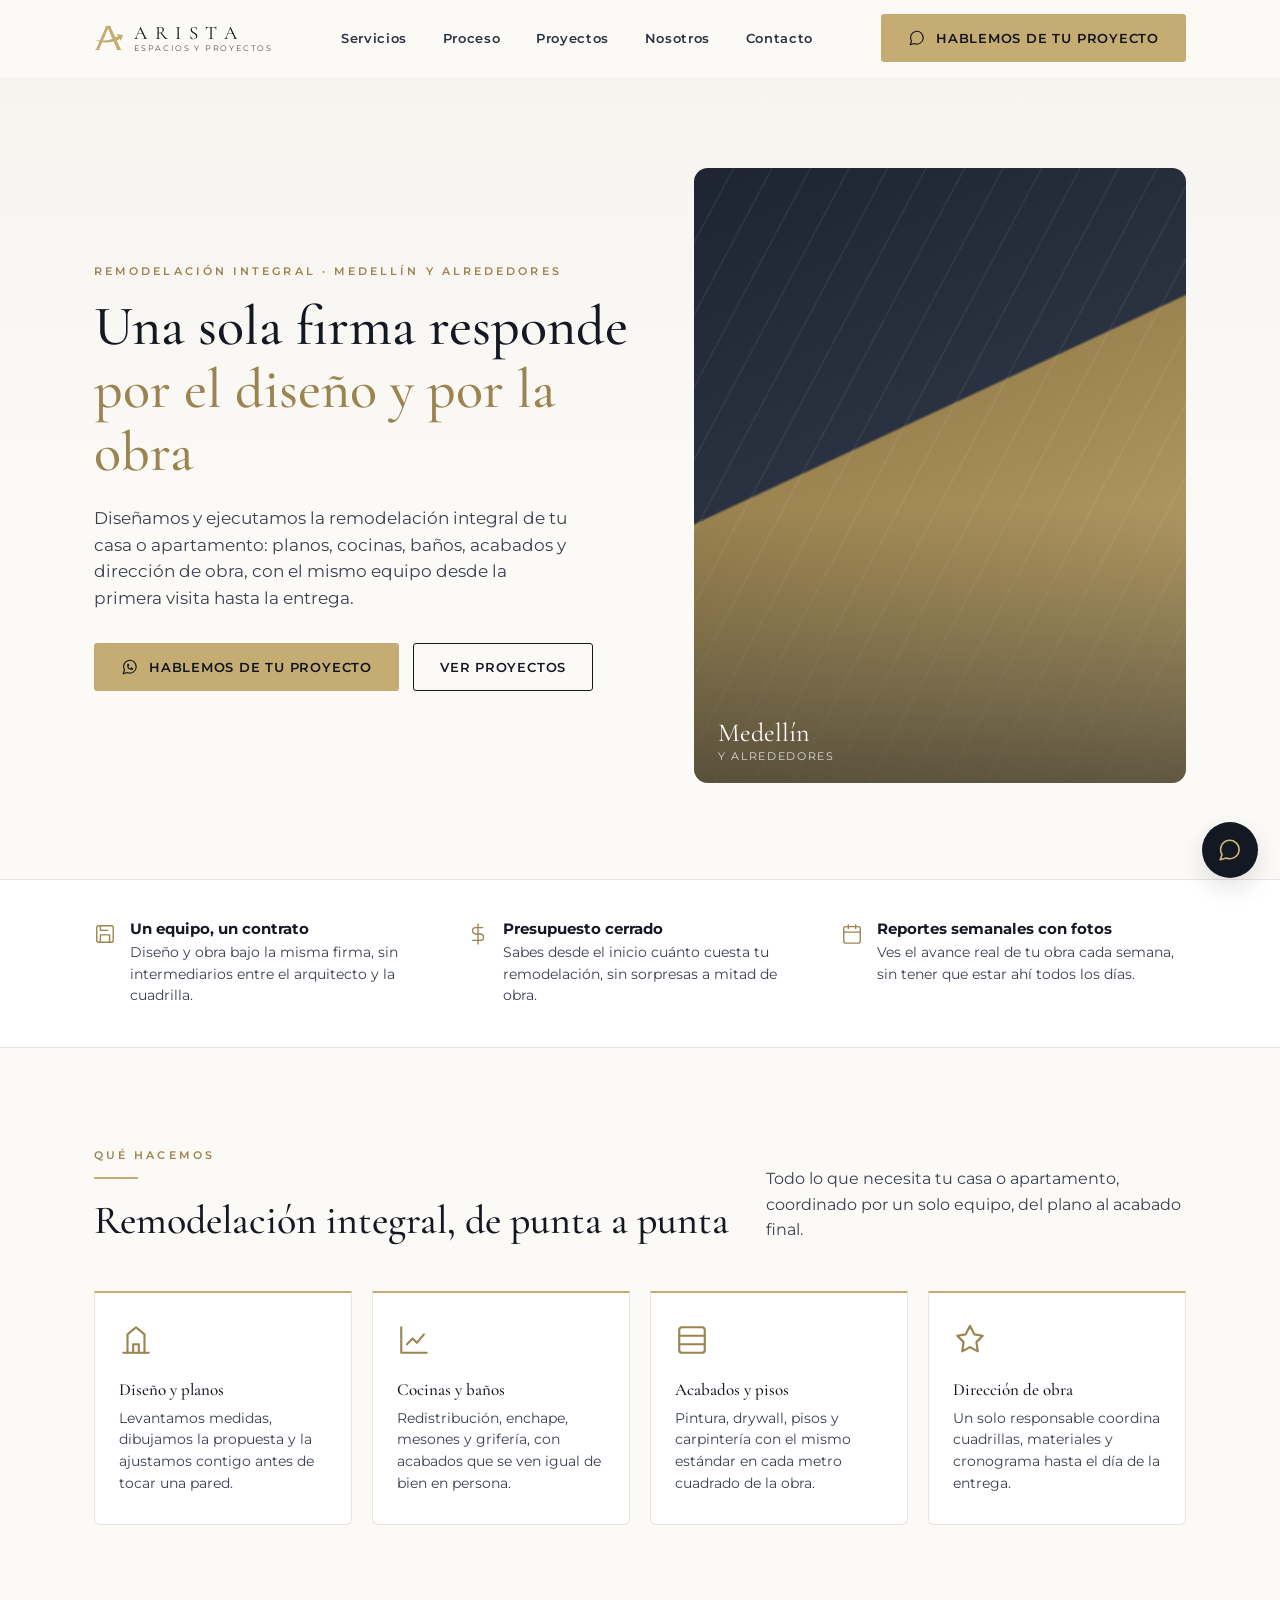
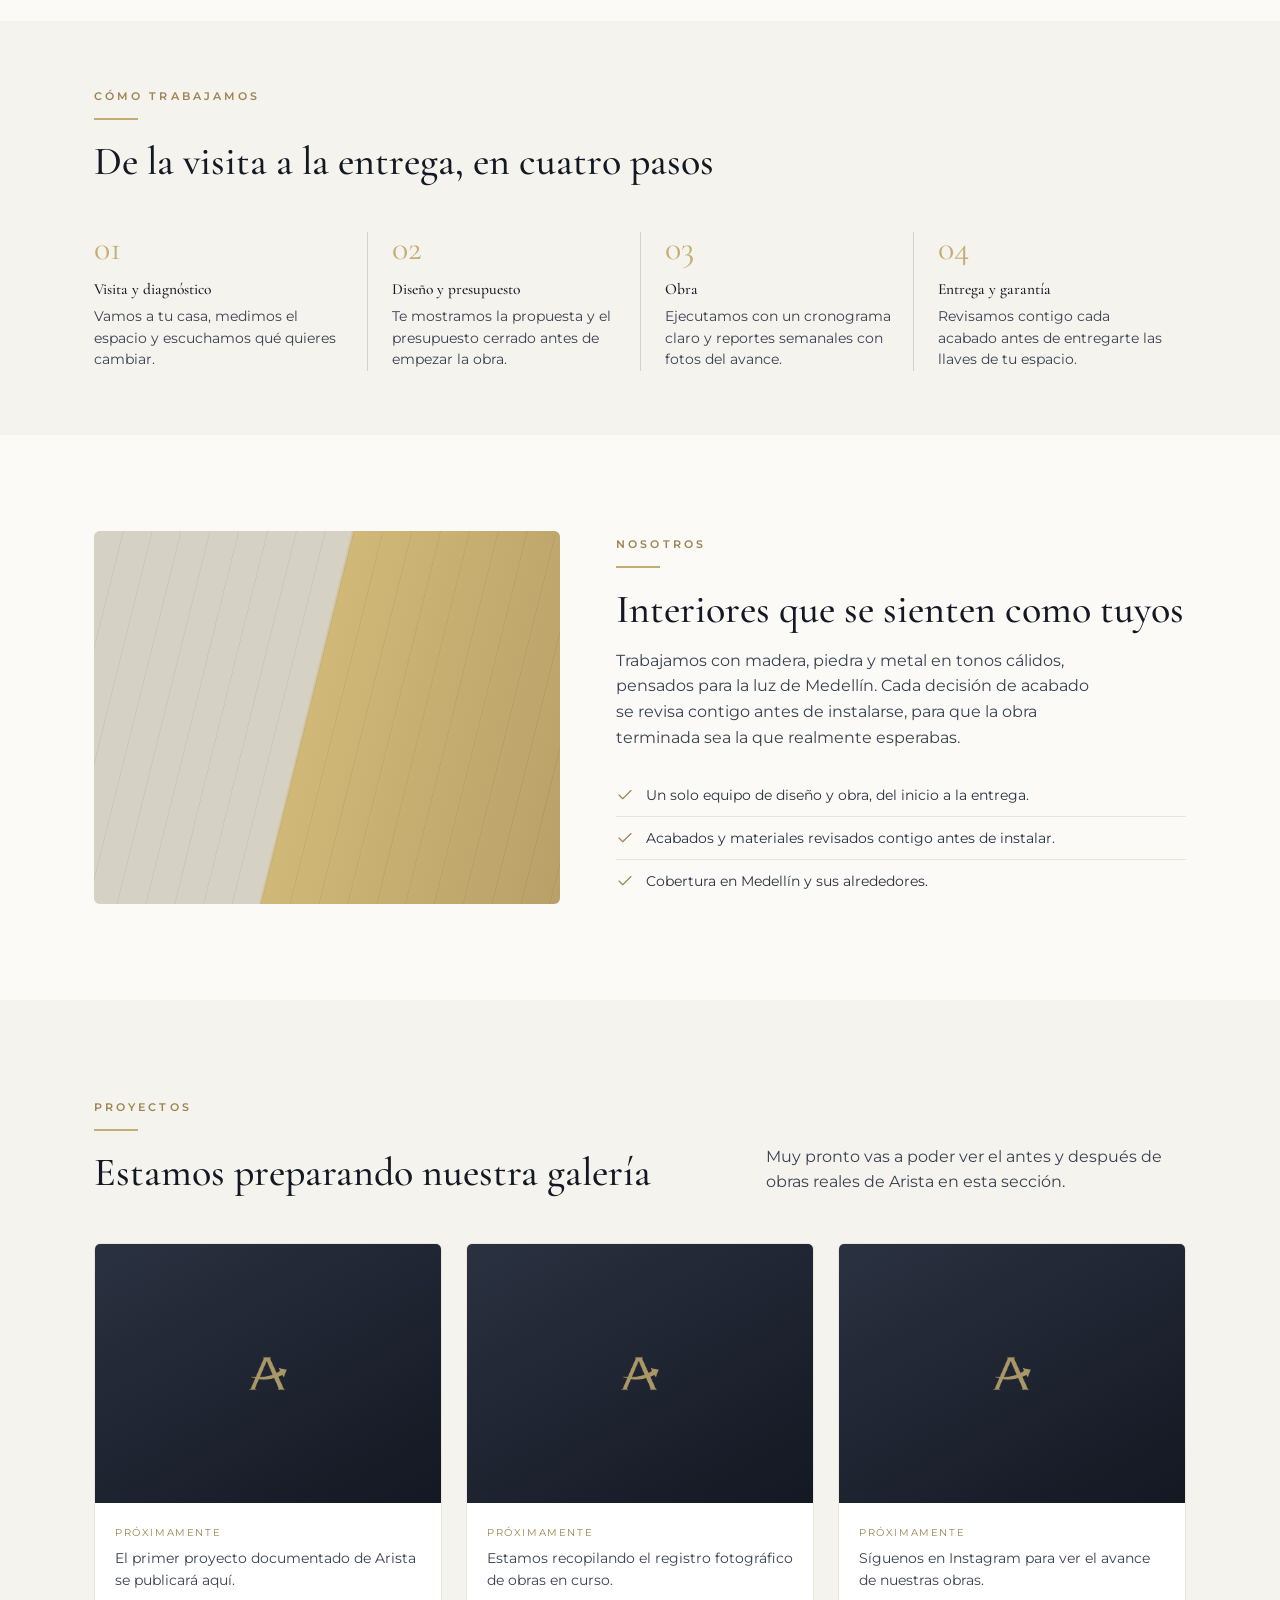
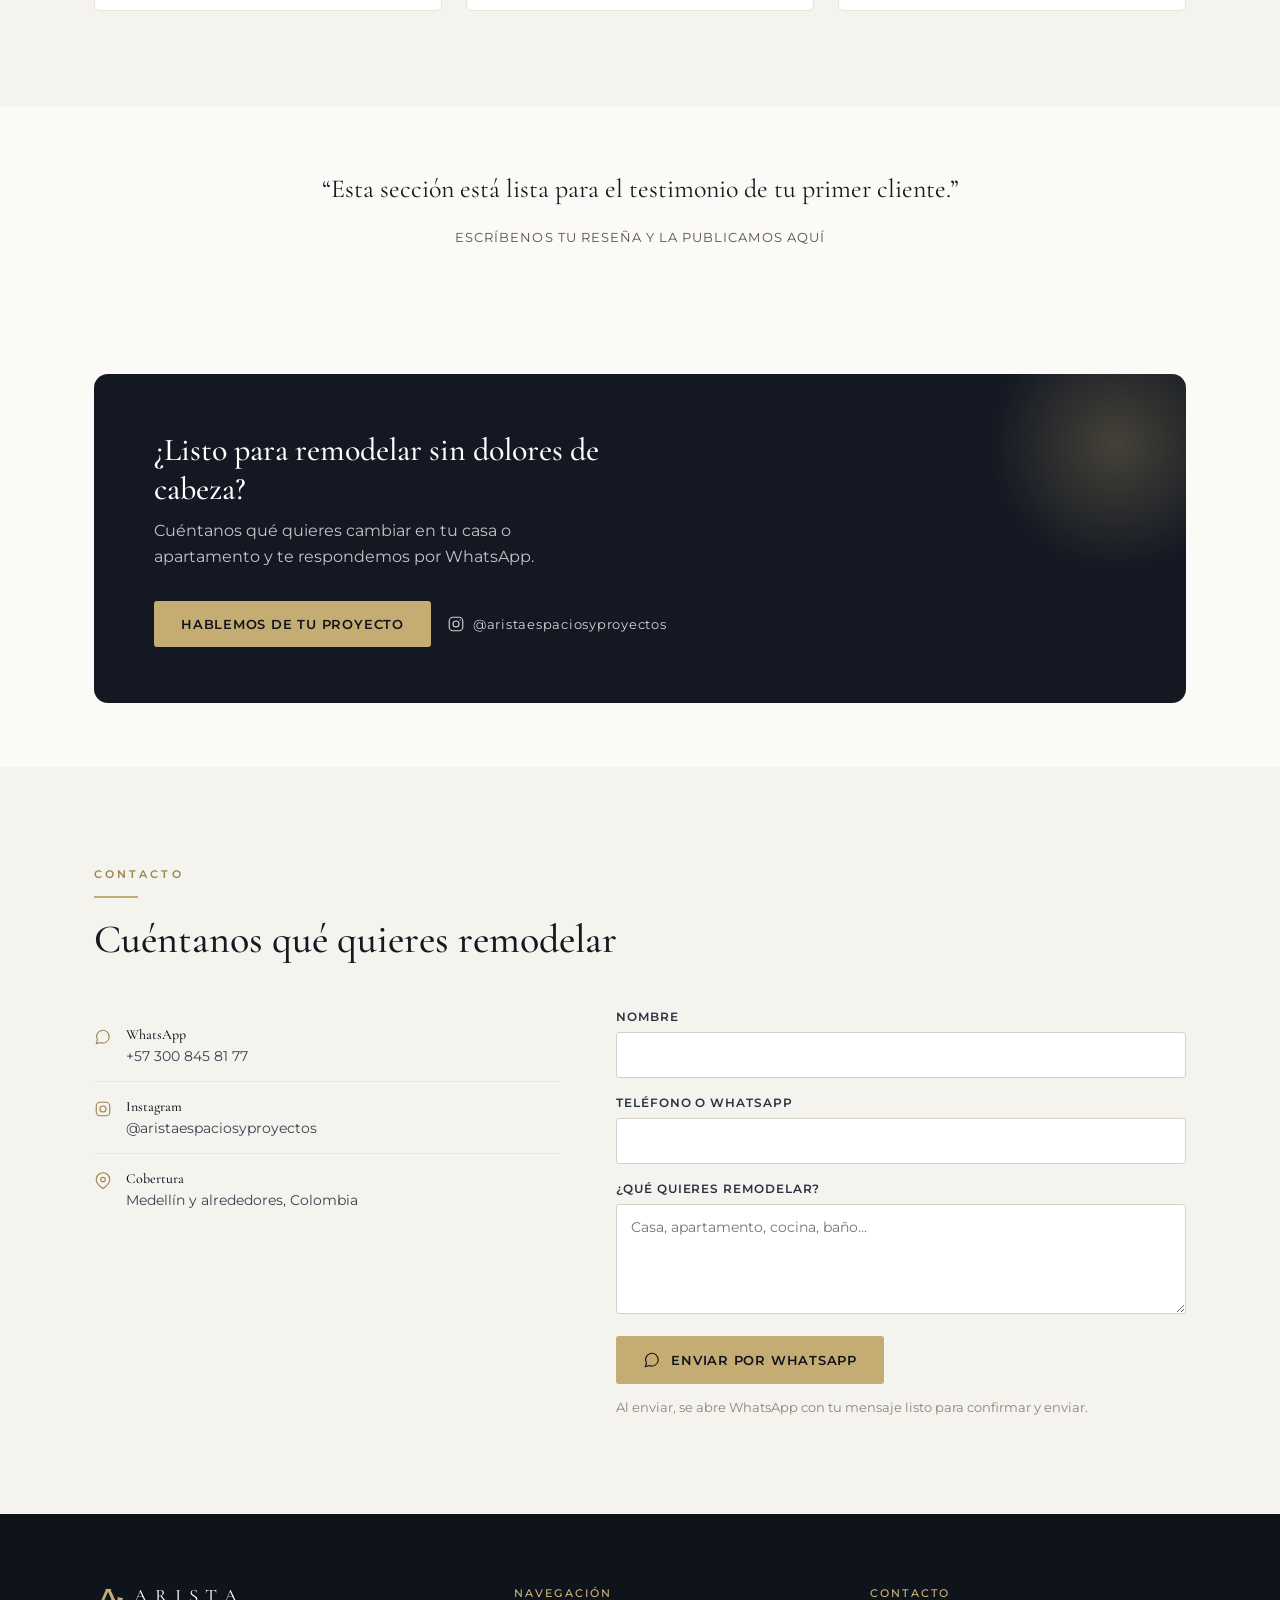
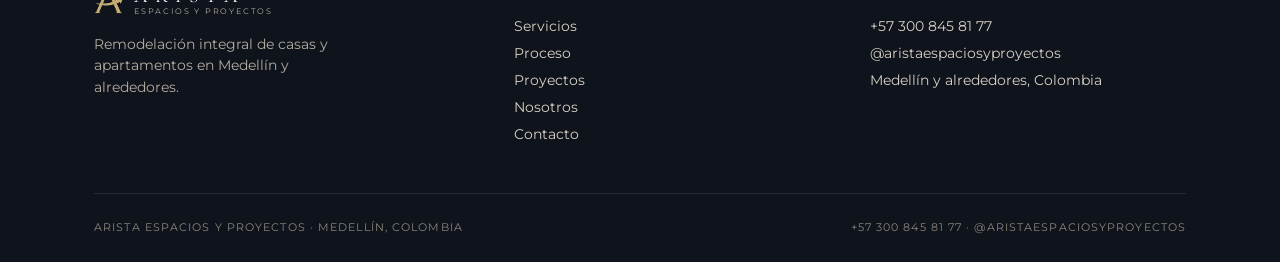
==== index.html @ a28c1eeb "Crea sitio web de Arista Espacios y Proyectos Sitio estático de una página (HTML/CSS/JS sin dependen" ====
<!DOCTYPE html>
<html lang="es">
<head>
<meta charset="UTF-8">
<meta name="viewport" content="width=device-width, initial-scale=1.0">
<title>Arista Espacios y Proyectos — Remodelación integral en Medellín</title>
<meta name="description" content="Remodelación integral de casas y apartamentos en Medellín y alrededores. Diseño, cocinas, baños, acabados y dirección de obra con un solo equipo.">

<meta property="og:title" content="Arista Espacios y Proyectos">
<meta property="og:description" content="Remodelación integral de casas y apartamentos en Medellín y alrededores.">
<meta property="og:type" content="website">
<meta property="og:image" content="assets/logo-arista.png">

<link rel="icon" type="image/png" href="assets/logo-arista.png">
<link rel="apple-touch-icon" href="assets/logo-arista.png">

<link rel="preconnect" href="https://fonts.googleapis.com">
<link rel="preconnect" href="https://fonts.gstatic.com" crossorigin>
<link href="https://fonts.googleapis.com/css2?family=Cormorant+Garamond:wght@500;600&family=Montserrat:wght@400;500;600;700&display=swap" rel="stylesheet">

<link rel="stylesheet" href="css/styles.css">
</head>
<body>

<header class="navbar" id="navbar">
  <div class="container">
    <a href="#inicio" class="logo">
      <img src="assets/logo-arista.png" alt="Monograma Arista">
      <span class="logo-text">
        <span class="wordmark">ARISTA</span>
        <span class="subline">ESPACIOS Y PROYECTOS</span>
      </span>
    </a>

    <nav class="nav-links">
      <a href="#servicios">Servicios</a>
      <a href="#proceso">Proceso</a>
      <a href="#proyectos">Proyectos</a>
      <a href="#nosotros">Nosotros</a>
      <a href="#contacto">Contacto</a>
    </nav>

    <div class="nav-cta">
      <a class="btn btn-primary" href="https://wa.me/573008458177?text=Hola%20Arista%2C%20quiero%20hablar%20sobre%20una%20remodelaci%C3%B3n" target="_blank" rel="noopener">
        <svg class="icon" viewBox="0 0 24 24" stroke-linecap="round" stroke-linejoin="round"><path d="M3 21l1.65-4.95A8.5 8.5 0 1 1 8.5 19.35L3 21z"/></svg>
        <span>Hablemos de tu proyecto</span>
      </a>
      <button class="nav-toggle" id="navToggle" aria-label="Abrir menú" aria-expanded="false">
        <svg class="icon" id="navToggleIcon" viewBox="0 0 24 24" stroke-linecap="round" stroke-linejoin="round"><line x1="4" y1="7" x2="20" y2="7"/><line x1="4" y1="12" x2="20" y2="12"/><line x1="4" y1="17" x2="20" y2="17"/></svg>
      </button>
    </div>
  </div>
</header>

<main>

  <!-- ================= HERO ================= -->
  <section class="hero" id="inicio">
    <div class="container">
      <div class="reveal">
        <span class="eyebrow">Remodelación integral · Medellín y alrededores</span>
        <h1>Una sola firma responde <span class="accent">por el diseño y por la obra</span></h1>
        <p class="lead">Diseñamos y ejecutamos la remodelación integral de tu casa o apartamento: planos, cocinas, baños, acabados y dirección de obra, con el mismo equipo desde la primera visita hasta la entrega.</p>
        <div class="hero-ctas">
          <a class="btn btn-primary" href="https://wa.me/573008458177?text=Hola%20Arista%2C%20quiero%20hablar%20sobre%20una%20remodelaci%C3%B3n" target="_blank" rel="noopener">
            <svg class="icon" viewBox="0 0 24 24" stroke-linecap="round" stroke-linejoin="round"><path d="M3 21l1.65-4.95A8.5 8.5 0 1 1 8.5 19.35L3 21z"/><path d="M9 10a.5.5 0 0 0 1 0V9a.5.5 0 0 0-1 0v1zm0 0c0 3 2 5 5 5h1a.5.5 0 0 0 0-1h-1a.5.5 0 0 1 0-1"/></svg>
            <span>Hablemos de tu proyecto</span>
          </a>
          <a class="btn btn-ghost" href="#proyectos">Ver proyectos</a>
        </div>
      </div>

      <div class="hero-media reveal">
        <div class="caption">
          <div class="k">Medellín</div>
          <div class="v">Y ALREDEDORES</div>
        </div>
      </div>
    </div>
  </section>

  <!-- ================= FRANJA DE CONFIANZA ================= -->
  <section class="trust-strip">
    <div class="container">
      <div class="trust-item">
        <svg class="icon" viewBox="0 0 24 24" stroke-linecap="round" stroke-linejoin="round"><path d="M17 21v-8H7v8"/><path d="M7 3v5h8"/><rect x="3" y="3" width="18" height="18" rx="2"/></svg>
        <div>
          <h3>Un equipo, un contrato</h3>
          <p>Diseño y obra bajo la misma firma, sin intermediarios entre el arquitecto y la cuadrilla.</p>
        </div>
      </div>
      <div class="trust-item">
        <svg class="icon" viewBox="0 0 24 24" stroke-linecap="round" stroke-linejoin="round"><path d="M12 1v22"/><path d="M17 5H9.5a3.5 3.5 0 0 0 0 7h5a3.5 3.5 0 0 1 0 7H6"/></svg>
        <div>
          <h3>Presupuesto cerrado</h3>
          <p>Sabes desde el inicio cuánto cuesta tu remodelación, sin sorpresas a mitad de obra.</p>
        </div>
      </div>
      <div class="trust-item">
        <svg class="icon" viewBox="0 0 24 24" stroke-linecap="round" stroke-linejoin="round"><rect x="3" y="4" width="18" height="18" rx="2"/><line x1="16" y1="2" x2="16" y2="6"/><line x1="8" y1="2" x2="8" y2="6"/><line x1="3" y1="10" x2="21" y2="10"/></svg>
        <div>
          <h3>Reportes semanales con fotos</h3>
          <p>Ves el avance real de tu obra cada semana, sin tener que estar ahí todos los días.</p>
        </div>
      </div>
    </div>
  </section>

  <!-- ================= SERVICIOS ================= -->
  <section class="section" id="servicios">
    <div class="container">
      <div class="section-intro reveal">
        <div>
          <span class="eyebrow">Qué hacemos</span>
          <div class="gold-rule"></div>
          <h2 class="section-heading">Remodelación integral, de punta a punta</h2>
        </div>
        <p>Todo lo que necesita tu casa o apartamento, coordinado por un solo equipo, del plano al acabado final.</p>
      </div>

      <div class="service-grid">
        <div class="service-tile reveal">
          <svg class="icon" viewBox="0 0 24 24" stroke-linecap="round" stroke-linejoin="round"><path d="M3 21h18"/><path d="M6 21V8l6-5 6 5v13"/><path d="M10 21v-6h4v6"/></svg>
          <h3>Diseño y planos</h3>
          <p>Levantamos medidas, dibujamos la propuesta y la ajustamos contigo antes de tocar una pared.</p>
        </div>
        <div class="service-tile reveal">
          <svg class="icon" viewBox="0 0 24 24" stroke-linecap="round" stroke-linejoin="round"><path d="M3 3v18h18"/><path d="M7 15l4-4 3 3 5-6"/></svg>
          <h3>Cocinas y baños</h3>
          <p>Redistribución, enchape, mesones y grifería, con acabados que se ven igual de bien en persona.</p>
        </div>
        <div class="service-tile reveal">
          <svg class="icon" viewBox="0 0 24 24" stroke-linecap="round" stroke-linejoin="round"><rect x="3" y="3" width="18" height="18" rx="2"/><line x1="3" y1="9" x2="21" y2="9"/><line x1="3" y1="15" x2="21" y2="15"/></svg>
          <h3>Acabados y pisos</h3>
          <p>Pintura, drywall, pisos y carpintería con el mismo estándar en cada metro cuadrado de la obra.</p>
        </div>
        <div class="service-tile reveal">
          <svg class="icon" viewBox="0 0 24 24" stroke-linecap="round" stroke-linejoin="round"><path d="M12 2l3 6 6 1-4.5 4.5L17.5 20 12 17l-5.5 3 1-6.5L3 9l6-1 3-6z"/></svg>
          <h3>Dirección de obra</h3>
          <p>Un solo responsable coordina cuadrillas, materiales y cronograma hasta el día de la entrega.</p>
        </div>
      </div>
    </div>
  </section>

  <!-- ================= PROCESO ================= -->
  <section class="section section--tight" id="proceso" style="background: var(--bone-100)">
    <div class="container">
      <div class="section-intro reveal">
        <div>
          <span class="eyebrow">Cómo trabajamos</span>
          <div class="gold-rule"></div>
          <h2 class="section-heading">De la visita a la entrega, en cuatro pasos</h2>
        </div>
      </div>

      <div class="process-grid">
        <div class="process-step reveal">
          <span class="num">01</span>
          <h3>Visita y diagnóstico</h3>
          <p>Vamos a tu casa, medimos el espacio y escuchamos qué quieres cambiar.</p>
        </div>
        <div class="process-step reveal">
          <span class="num">02</span>
          <h3>Diseño y presupuesto</h3>
          <p>Te mostramos la propuesta y el presupuesto cerrado antes de empezar la obra.</p>
        </div>
        <div class="process-step reveal">
          <span class="num">03</span>
          <h3>Obra</h3>
          <p>Ejecutamos con un cronograma claro y reportes semanales con fotos del avance.</p>
        </div>
        <div class="process-step reveal">
          <span class="num">04</span>
          <h3>Entrega y garantía</h3>
          <p>Revisamos contigo cada acabado antes de entregarte las llaves de tu espacio.</p>
        </div>
      </div>
    </div>
  </section>

  <!-- ================= DIAGONAL MEDIA / NOSOTROS ================= -->
  <section class="section diagonal-section" id="nosotros">
    <div class="container">
      <div class="diagonal-media reveal">
        <div class="mask"></div>
      </div>

      <div class="diagonal-text reveal">
        <span class="eyebrow">Nosotros</span>
        <div class="gold-rule"></div>
        <h2 class="section-heading">Interiores que se sienten como tuyos</h2>
        <p style="margin-top:16px;color:var(--ink-600);max-width:480px">Trabajamos con madera, piedra y metal en tonos cálidos, pensados para la luz de Medellín. Cada decisión de acabado se revisa contigo antes de instalarse, para que la obra terminada sea la que realmente esperabas.</p>

        <ul>
          <li>
            <svg class="icon" viewBox="0 0 24 24" stroke-linecap="round" stroke-linejoin="round"><path d="M20 6L9 17l-5-5"/></svg>
            <span>Un solo equipo de diseño y obra, del inicio a la entrega.</span>
          </li>
          <li>
            <svg class="icon" viewBox="0 0 24 24" stroke-linecap="round" stroke-linejoin="round"><path d="M20 6L9 17l-5-5"/></svg>
            <span>Acabados y materiales revisados contigo antes de instalar.</span>
          </li>
          <li>
            <svg class="icon" viewBox="0 0 24 24" stroke-linecap="round" stroke-linejoin="round"><path d="M20 6L9 17l-5-5"/></svg>
            <span>Cobertura en Medellín y sus alrededores.</span>
          </li>
        </ul>
      </div>
    </div>
  </section>

  <!-- ================= PROYECTOS ================= -->
  <section class="section" id="proyectos" style="background: var(--bone-100)">
    <div class="container">
      <div class="section-intro reveal">
        <div>
          <span class="eyebrow">Proyectos</span>
          <div class="gold-rule"></div>
          <h2 class="section-heading">Estamos preparando nuestra galería</h2>
        </div>
        <p>Muy pronto vas a poder ver el antes y después de obras reales de Arista en esta sección.</p>
      </div>

      <div class="project-grid">
        <div class="project-card reveal">
          <div class="media"><img src="assets/logo-arista.png" alt=""></div>
          <div class="body">
            <span>Próximamente</span>
            <p>El primer proyecto documentado de Arista se publicará aquí.</p>
          </div>
        </div>
        <div class="project-card reveal">
          <div class="media"><img src="assets/logo-arista.png" alt=""></div>
          <div class="body">
            <span>Próximamente</span>
            <p>Estamos recopilando el registro fotográfico de obras en curso.</p>
          </div>
        </div>
        <div class="project-card reveal">
          <div class="media"><img src="assets/logo-arista.png" alt=""></div>
          <div class="body">
            <span>Próximamente</span>
            <p>Síguenos en Instagram para ver el avance de nuestras obras.</p>
          </div>
        </div>
      </div>
    </div>
  </section>

  <!-- ================= TESTIMONIO ================= -->
  <section class="section section--tight">
    <div class="container">
      <div class="testimonial reveal">
        <blockquote>“Esta sección está lista para el testimonio de tu primer cliente.”</blockquote>
        <cite>ESCRÍBENOS TU RESEÑA Y LA PUBLICAMOS AQUÍ</cite>
      </div>
    </div>
  </section>

  <!-- ================= CTA BANNER ================= -->
  <section class="section section--tight">
    <div class="container">
      <div class="cta-banner reveal">
        <div>
          <h2>¿Listo para remodelar sin dolores de cabeza?</h2>
          <p>Cuéntanos qué quieres cambiar en tu casa o apartamento y te respondemos por WhatsApp.</p>
        </div>
        <div class="cta-actions">
          <a class="btn btn-primary" href="https://wa.me/573008458177?text=Hola%20Arista%2C%20quiero%20hablar%20sobre%20una%20remodelaci%C3%B3n" target="_blank" rel="noopener">
            <span>Hablemos de tu proyecto</span>
          </a>
          <a class="cta-instagram" href="https://www.instagram.com/aristaespaciosyproyectos/" target="_blank" rel="noopener">
            <svg class="icon" viewBox="0 0 24 24" stroke-linecap="round" stroke-linejoin="round"><rect x="3" y="3" width="18" height="18" rx="5"/><circle cx="12" cy="12" r="4"/><line x1="17.5" y1="6.5" x2="17.5" y2="6.5"/></svg>
            <span>@aristaespaciosyproyectos</span>
          </a>
        </div>
      </div>
    </div>
  </section>

  <!-- ================= CONTACTO ================= -->
  <section class="section" id="contacto" style="background: var(--bone-100)">
    <div class="container">
      <div class="section-intro reveal">
        <div>
          <span class="eyebrow">Contacto</span>
          <div class="gold-rule"></div>
          <h2 class="section-heading">Cuéntanos qué quieres remodelar</h2>
        </div>
      </div>

      <div class="contact-grid">
        <ul class="contact-info reveal">
          <li>
            <svg class="icon" viewBox="0 0 24 24" stroke-linecap="round" stroke-linejoin="round"><path d="M3 21l1.65-4.95A8.5 8.5 0 1 1 8.5 19.35L3 21z"/></svg>
            <div>
              <h3>WhatsApp</h3>
              <a href="https://wa.me/573008458177" target="_blank" rel="noopener">+57 300 845 81 77</a>
            </div>
          </li>
          <li>
            <svg class="icon" viewBox="0 0 24 24" stroke-linecap="round" stroke-linejoin="round"><rect x="3" y="3" width="18" height="18" rx="5"/><circle cx="12" cy="12" r="4"/></svg>
            <div>
              <h3>Instagram</h3>
              <a href="https://www.instagram.com/aristaespaciosyproyectos/" target="_blank" rel="noopener">@aristaespaciosyproyectos</a>
            </div>
          </li>
          <li>
            <svg class="icon" viewBox="0 0 24 24" stroke-linecap="round" stroke-linejoin="round"><path d="M21 10c0 6-9 12-9 12s-9-6-9-12a9 9 0 0 1 18 0z"/><circle cx="12" cy="10" r="3"/></svg>
            <div>
              <h3>Cobertura</h3>
              <p>Medellín y alrededores, Colombia</p>
            </div>
          </li>
        </ul>

        <form class="reveal" id="contactForm">
          <div class="field">
            <label for="nombre">Nombre</label>
            <input type="text" id="nombre" name="nombre" required>
          </div>
          <div class="field">
            <label for="telefono">Teléfono o WhatsApp</label>
            <input type="tel" id="telefono" name="telefono" required>
          </div>
          <div class="field">
            <label for="mensaje">¿Qué quieres remodelar?</label>
            <textarea id="mensaje" name="mensaje" required placeholder="Casa, apartamento, cocina, baño..."></textarea>
          </div>
          <button type="submit" class="btn btn-primary">
            <svg class="icon" viewBox="0 0 24 24" stroke-linecap="round" stroke-linejoin="round"><path d="M3 21l1.65-4.95A8.5 8.5 0 1 1 8.5 19.35L3 21z"/></svg>
            <span>Enviar por WhatsApp</span>
          </button>
          <p class="form-note">Al enviar, se abre WhatsApp con tu mensaje listo para confirmar y enviar.</p>
          <div class="form-status" id="formStatus"></div>
        </form>
      </div>
    </div>
  </section>

</main>

<footer class="site-footer">
  <div class="container">
    <div class="footer-top">
      <div class="footer-brand">
        <a href="#inicio" class="logo">
          <img src="assets/logo-arista.png" alt="Monograma Arista">
          <span class="logo-text">
            <span class="wordmark">ARISTA</span>
            <span class="subline">ESPACIOS Y PROYECTOS</span>
          </span>
        </a>
        <p>Remodelación integral de casas y apartamentos en Medellín y alrededores.</p>
      </div>

      <div class="footer-col">
        <h3>Navegación</h3>
        <ul>
          <li><a href="#servicios">Servicios</a></li>
          <li><a href="#proceso">Proceso</a></li>
          <li><a href="#proyectos">Proyectos</a></li>
          <li><a href="#nosotros">Nosotros</a></li>
          <li><a href="#contacto">Contacto</a></li>
        </ul>
      </div>

      <div class="footer-col">
        <h3>Contacto</h3>
        <ul>
          <li><a href="https://wa.me/573008458177" target="_blank" rel="noopener">+57 300 845 81 77</a></li>
          <li><a href="https://www.instagram.com/aristaespaciosyproyectos/" target="_blank" rel="noopener">@aristaespaciosyproyectos</a></li>
          <li>Medellín y alrededores, Colombia</li>
        </ul>
      </div>
    </div>

    <div class="footer-bottom">
      <span>ARISTA ESPACIOS Y PROYECTOS · MEDELLÍN, COLOMBIA</span>
      <span>+57 300 845 81 77 · @ARISTAESPACIOSYPROYECTOS</span>
    </div>
  </div>
</footer>

<a class="whatsapp-fab" href="https://wa.me/573008458177?text=Hola%20Arista%2C%20quiero%20hablar%20sobre%20una%20remodelaci%C3%B3n" target="_blank" rel="noopener" aria-label="Escribir por WhatsApp">
  <svg class="icon" viewBox="0 0 24 24" stroke-linecap="round" stroke-linejoin="round"><path d="M3 21l1.65-4.95A8.5 8.5 0 1 1 8.5 19.35L3 21z"/></svg>
</a>

<script src="js/main.js"></script>
</body>
</html>
---- css/styles.css ----
/* ==========================================================================
   Arista Espacios y Proyectos — hoja de estilos
   Basada en el sistema de marca Arista (bone / gold / ink,
   Cormorant Garamond + Montserrat, radios y movimiento del manual).
   ========================================================================== */

:root {
  /* Bone (neutros cálidos) */
  --bone-50: #FBFAF7;
  --bone-100: #F5F3EE;
  --bone-200: #E9E5DC;
  --bone-300: #D6D1C5;
  --bone-400: #B3AEA2;
  --bone-500: #8A867C;
  --bone-700: #55524B;

  /* Gold (acento de marca) */
  --gold-200: #EFE6CD;
  --gold-300: #E0D2A8;
  --gold-400: #D0B878;
  --gold-500: #C4AC72;
  --gold-600: #B8A068;
  --gold-700: #9C8450;

  /* Ink (oscuros) */
  --ink-500: #4E5666;
  --ink-600: #39404F;
  --ink-700: #2A3140;
  --ink-800: #1E2431;
  --ink-900: #131822;
  --ink-950: #0F131C;

  /* Semánticos (solo formulario) */
  --success-100: #E4EDE6;
  --success-500: #4E7C5B;
  --danger-100: #F3E3E0;
  --danger-500: #A34A3C;

  --surface-card: #FFFFFF;

  /* Tipografía */
  --font-display: 'Cormorant Garamond', serif;
  --font-sans: 'Montserrat', sans-serif;

  /* Radios */
  --radius-badge: 2px;
  --radius-control: 3px;
  --radius-card: 6px;
  --radius-container: 14px;

  /* Movimiento */
  --ease-standard: cubic-bezier(0.4, 0, 0.2, 1);
  --dur-state: 160ms;
  --dur-elevate: 240ms;
  --dur-image: 420ms;
  --dur-enter: 720ms;

  --shadow-xs: 0 1px 2px rgba(19, 24, 34, 0.06);
  --shadow-md: 0 10px 24px rgba(19, 24, 34, 0.12);
  --focus-ring: 0 0 0 3px rgba(196, 172, 114, 0.45);
}

* { box-sizing: border-box; }
html { scroll-behavior: smooth; }

body {
  margin: 0;
  font-family: var(--font-sans);
  color: var(--ink-800);
  background: var(--bone-50);
  -webkit-font-smoothing: antialiased;
}

img { max-width: 100%; display: block; }

a { color: inherit; text-decoration: none; }

h1, h2, h3 {
  font-family: var(--font-display);
  font-weight: 500;
  color: var(--ink-900);
  margin: 0;
}

p { margin: 0; line-height: 1.6; }

ul { margin: 0; padding: 0; list-style: none; }

button { font-family: inherit; cursor: pointer; }

:focus-visible {
  outline: none;
  box-shadow: var(--focus-ring);
}

.container {
  width: 100%;
  max-width: 1140px;
  margin: 0 auto;
  padding: 0 24px;
}

.eyebrow {
  display: inline-block;
  font-size: 11px;
  font-weight: 600;
  letter-spacing: 0.28em;
  color: var(--gold-700);
  text-transform: uppercase;
}

.gold-rule {
  width: 44px;
  height: 2px;
  background: var(--gold-500);
  margin: 14px 0 18px;
}

.section-heading {
  font-size: clamp(28px, 3.6vw, 40px);
  line-height: 1.15;
  max-width: 720px;
}

.section {
  padding: 96px 0;
}

.section--tight { padding: 64px 0; }

.section--dark {
  background: var(--ink-900);
  color: var(--bone-100);
}

.section--dark h2, .section--dark h3 { color: #fff; }

.section-intro {
  display: flex;
  justify-content: space-between;
  align-items: flex-end;
  gap: 32px;
  margin-bottom: 48px;
  flex-wrap: wrap;
}

.section-intro p {
  max-width: 420px;
  color: var(--ink-600);
}

/* ---------- Botones ---------- */

.btn {
  display: inline-flex;
  align-items: center;
  gap: 10px;
  padding: 14px 26px;
  border-radius: var(--radius-control);
  font-size: 13px;
  font-weight: 600;
  letter-spacing: 0.06em;
  text-transform: uppercase;
  border: 1px solid transparent;
  transition: background var(--dur-state) var(--ease-standard),
              color var(--dur-state) var(--ease-standard),
              border-color var(--dur-state) var(--ease-standard),
              transform var(--dur-state) var(--ease-standard);
}

.btn:active { transform: scale(0.985); }

.btn-primary {
  background: var(--gold-500);
  color: var(--ink-950);
}

.btn-primary:hover { background: var(--gold-600); }

.btn-ghost {
  background: transparent;
  color: var(--ink-900);
  border-color: var(--ink-900);
}

.btn-ghost:hover {
  background: var(--ink-900);
  color: #fff;
}

.section--dark .btn-ghost {
  color: #fff;
  border-color: rgba(255, 255, 255, 0.4);
}

.section--dark .btn-ghost:hover {
  background: #fff;
  color: var(--ink-900);
}

.icon {
  width: 18px;
  height: 18px;
  stroke: currentColor;
  stroke-width: 1.5;
  fill: none;
  flex-shrink: 0;
}

/* ---------- Navbar ---------- */

.navbar {
  position: fixed;
  top: 0;
  left: 0;
  right: 0;
  z-index: 100;
  background: rgba(251, 250, 247, 0.92);
  backdrop-filter: blur(8px);
  border-bottom: 1px solid transparent;
  transition: border-color var(--dur-state) var(--ease-standard),
              box-shadow var(--dur-state) var(--ease-standard);
}

.navbar.is-scrolled {
  border-bottom-color: var(--bone-200);
  box-shadow: var(--shadow-xs);
}

.navbar .container {
  display: flex;
  align-items: center;
  justify-content: space-between;
  height: 76px;
}

.logo {
  display: flex;
  align-items: center;
  gap: 10px;
}

.logo img { width: 30px; height: auto; }

.logo-text { display: flex; flex-direction: column; line-height: 1; }

.logo-text .wordmark {
  font-family: var(--font-display);
  font-size: 19px;
  letter-spacing: 0.4em;
  color: var(--ink-900);
}

.logo-text .subline {
  font-size: 7.5px;
  letter-spacing: 0.24em;
  color: var(--bone-700);
  margin-top: 3px;
}

.nav-links {
  display: flex;
  align-items: center;
  gap: 36px;
}

.nav-links a {
  position: relative;
  font-size: 12.5px;
  font-weight: 600;
  letter-spacing: 0.05em;
  color: var(--ink-700);
  padding: 6px 0;
}

.nav-links a::after {
  content: "";
  position: absolute;
  left: 0;
  bottom: 0;
  width: 0;
  height: 2px;
  background: var(--gold-500);
  transition: width var(--dur-state) var(--ease-standard);
}

.nav-links a:hover::after { width: 100%; }

.nav-cta { display: flex; align-items: center; gap: 20px; }

.nav-toggle {
  display: none;
  background: none;
  border: none;
  padding: 6px;
  color: var(--ink-900);
}

/* ---------- Hero ---------- */

.hero {
  padding: 168px 0 96px;
  background: linear-gradient(180deg, var(--bone-100) 0%, var(--bone-50) 60%);
}

.hero .container {
  display: grid;
  grid-template-columns: 1.05fr 0.95fr;
  gap: 56px;
  align-items: center;
}

.hero h1 {
  font-size: clamp(36px, 5vw, 56px);
  line-height: 1.12;
  margin: 16px 0 22px;
}

.hero h1 .accent { color: var(--gold-700); }

.hero p.lead {
  font-size: 16.5px;
  color: var(--ink-600);
  max-width: 480px;
  margin-bottom: 32px;
}

.hero-ctas { display: flex; gap: 14px; flex-wrap: wrap; }

.hero-media {
  position: relative;
  aspect-ratio: 4 / 5;
  border-radius: var(--radius-container);
  overflow: hidden;
  background: linear-gradient(155deg, var(--ink-800) 0%, var(--ink-700) 42%, var(--gold-700) 42.4%, var(--gold-500) 100%);
}

.hero-media::before {
  content: "";
  position: absolute;
  inset: 0;
  background: repeating-linear-gradient(118deg, rgba(255,255,255,0.05) 0 2px, transparent 2px 34px);
}

.hero-media::after {
  content: "";
  position: absolute;
  inset: 0;
  background: linear-gradient(0deg, rgba(15,19,28,0.55) 0%, rgba(15,19,28,0) 45%);
}

.hero-media .caption {
  position: absolute;
  left: 24px;
  bottom: 20px;
  right: 24px;
  z-index: 1;
  color: #fff;
}

.hero-media .caption .k {
  font-family: var(--font-display);
  font-size: 26px;
}

.hero-media .caption .v {
  font-size: 10.5px;
  letter-spacing: 0.16em;
  color: rgba(255,255,255,0.78);
  margin-top: 2px;
}

/* ---------- Franja de confianza ---------- */

.trust-strip {
  border-top: 1px solid var(--bone-200);
  border-bottom: 1px solid var(--bone-200);
  background: #fff;
}

.trust-strip .container {
  display: grid;
  grid-template-columns: repeat(3, 1fr);
  gap: 28px;
  padding: 40px 24px;
}

.trust-item { display: flex; gap: 14px; align-items: flex-start; }

.trust-item .icon { color: var(--gold-700); margin-top: 3px; width: 22px; height: 22px; }

.trust-item h3 { font-family: var(--font-sans); font-size: 14.5px; font-weight: 700; color: var(--ink-900); }

.trust-item p { font-size: 13.5px; color: var(--ink-600); margin-top: 4px; }

/* ---------- Service tiles ---------- */

.service-grid {
  display: grid;
  grid-template-columns: repeat(4, 1fr);
  gap: 20px;
}

.service-tile {
  background: var(--surface-card);
  border: 1px solid var(--bone-200);
  border-top: 2px solid var(--gold-500);
  border-radius: 0 0 var(--radius-card) var(--radius-card);
  padding: 30px 24px;
  transition: transform var(--dur-elevate) var(--ease-standard),
              box-shadow var(--dur-elevate) var(--ease-standard);
}

.service-tile:hover {
  transform: translateY(-2px);
  box-shadow: var(--shadow-md);
}

.service-tile .icon {
  width: 34px;
  height: 34px;
  color: var(--gold-700);
  margin-bottom: 18px;
}

.service-tile h3 { font-size: 17px; margin-bottom: 8px; }

.service-tile p { font-size: 13.5px; color: var(--ink-600); }

/* ---------- Proceso ---------- */

.process-grid {
  display: grid;
  grid-template-columns: repeat(4, 1fr);
  gap: 0;
  counter-reset: step;
}

.process-step {
  position: relative;
  padding: 0 20px 0 0;
  border-left: 1px solid var(--bone-300);
  padding-left: 24px;
}

.process-step:first-child { border-left: none; padding-left: 0; }

.process-step .num {
  font-family: var(--font-display);
  font-size: 34px;
  color: var(--gold-500);
  line-height: 1;
}

.process-step h3 { font-size: 15.5px; margin: 14px 0 8px; }

.process-step p { font-size: 13.5px; color: var(--ink-600); }

/* ---------- Diagonal media ---------- */

.diagonal-section .container {
  display: grid;
  grid-template-columns: 0.9fr 1.1fr;
  gap: 56px;
  align-items: center;
}

.diagonal-media {
  position: relative;
  aspect-ratio: 5 / 4;
  border-radius: var(--radius-card);
  overflow: hidden;
  background: var(--bone-200);
}

.diagonal-media .mask {
  position: absolute;
  inset: 0;
  background: linear-gradient(104deg, var(--bone-300) 0%, var(--bone-300) 46%, var(--gold-400) 46.6%, var(--gold-600) 100%);
}

.diagonal-media .mask::after {
  content: "";
  position: absolute;
  inset: 0;
  background: repeating-linear-gradient(104deg, rgba(19,24,34,0.05) 0 1px, transparent 1px 28px);
}

.diagonal-text ul { margin-top: 24px; }

.diagonal-text li {
  display: flex;
  gap: 12px;
  padding: 12px 0;
  border-top: 1px solid var(--bone-200);
  font-size: 14px;
  color: var(--ink-700);
}

.diagonal-text li:first-child { border-top: none; }

.diagonal-text .icon { color: var(--gold-700); }

/* ---------- Proyectos ---------- */

.project-grid {
  display: grid;
  grid-template-columns: repeat(3, 1fr);
  gap: 24px;
}

.project-card {
  border-radius: var(--radius-card);
  overflow: hidden;
  background: #fff;
  border: 1px solid var(--bone-200);
  transition: transform var(--dur-elevate) var(--ease-standard),
              box-shadow var(--dur-elevate) var(--ease-standard);
}

.project-card:hover { transform: translateY(-2px); box-shadow: var(--shadow-md); }

.project-card .media {
  aspect-ratio: 4 / 3;
  position: relative;
  background: linear-gradient(150deg, var(--ink-700), var(--ink-900));
  display: flex;
  align-items: center;
  justify-content: center;
}

.project-card .media img { width: 40px; opacity: 0.85; }

.project-card .body { padding: 18px 20px; }

.project-card .body span {
  font-size: 10px;
  letter-spacing: 0.16em;
  color: var(--gold-700);
  text-transform: uppercase;
}

.project-card .body p { margin-top: 8px; font-size: 13.5px; color: var(--ink-600); }

/* ---------- Testimonio ---------- */

.testimonial {
  max-width: 720px;
  margin: 0 auto;
  text-align: center;
}

.testimonial blockquote {
  font-family: var(--font-display);
  font-size: 26px;
  line-height: 1.4;
  color: var(--ink-900);
  margin: 0 0 20px;
}

.testimonial cite {
  font-style: normal;
  font-size: 13px;
  letter-spacing: 0.08em;
  color: var(--bone-700);
}

/* ---------- CTA banner ---------- */

.cta-banner {
  background: var(--ink-900);
  color: #fff;
  border-radius: var(--radius-container);
  padding: 56px 60px;
  display: flex;
  align-items: center;
  justify-content: space-between;
  gap: 32px;
  flex-wrap: wrap;
  position: relative;
  overflow: hidden;
}

.cta-banner::before {
  content: "";
  position: absolute;
  right: -60px;
  top: -60px;
  width: 260px;
  height: 260px;
  border-radius: 50%;
  background: radial-gradient(circle, rgba(196,172,114,0.28) 0%, rgba(196,172,114,0) 70%);
}

.cta-banner h2 { color: #fff; font-size: clamp(24px, 3vw, 32px); max-width: 460px; }

.cta-banner p { color: rgba(255,255,255,0.75); margin-top: 10px; max-width: 420px; }

.cta-actions { display: flex; gap: 16px; align-items: center; flex-wrap: wrap; }

.cta-instagram {
  display: inline-flex;
  align-items: center;
  gap: 8px;
  font-size: 12.5px;
  letter-spacing: 0.06em;
  color: rgba(255,255,255,0.82);
}

/* ---------- Contacto ---------- */

.contact-grid {
  display: grid;
  grid-template-columns: 0.9fr 1.1fr;
  gap: 56px;
}

.contact-info li {
  display: flex;
  gap: 14px;
  align-items: flex-start;
  padding: 16px 0;
  border-top: 1px solid var(--bone-200);
}

.contact-info li:first-child { border-top: none; }

.contact-info .icon { color: var(--gold-700); margin-top: 2px; }

.contact-info h3 { font-size: 14px; margin-bottom: 3px; }

.contact-info p, .contact-info a { font-size: 13.5px; color: var(--ink-600); }

.contact-info a:hover { color: var(--gold-700); }

.field { margin-bottom: 18px; }

.field label {
  display: block;
  font-size: 11.5px;
  font-weight: 600;
  letter-spacing: 0.08em;
  text-transform: uppercase;
  color: var(--ink-700);
  margin-bottom: 8px;
}

.field input,
.field textarea {
  width: 100%;
  padding: 13px 14px;
  border: 1px solid var(--bone-300);
  border-radius: var(--radius-control);
  background: #fff;
  font-family: var(--font-sans);
  font-size: 14px;
  color: var(--ink-900);
  transition: border-color var(--dur-state) var(--ease-standard),
              box-shadow var(--dur-state) var(--ease-standard);
}

.field input:focus,
.field textarea:focus {
  border-color: var(--gold-500);
  box-shadow: var(--focus-ring);
}

.field textarea { resize: vertical; min-height: 110px; }

.form-note {
  font-size: 12.5px;
  color: var(--bone-500);
  margin-top: 14px;
}

.form-status {
  display: none;
  margin-top: 14px;
  padding: 12px 14px;
  border-radius: var(--radius-control);
  font-size: 13px;
}

.form-status.is-visible { display: block; }

.form-status.is-error { background: var(--danger-100); color: var(--danger-500); }

/* ---------- Footer ---------- */

.site-footer {
  background: var(--ink-950);
  color: var(--bone-300);
  padding: 72px 0 28px;
}

.footer-top {
  display: grid;
  grid-template-columns: 1.2fr 1fr 1fr;
  gap: 40px;
  padding-bottom: 40px;
  border-bottom: 1px solid rgba(255,255,255,0.1);
}

.footer-brand .logo-text .wordmark { color: #fff; }
.footer-brand .logo-text .subline { color: var(--bone-400); }

.footer-brand p {
  margin-top: 18px;
  font-size: 13.5px;
  color: var(--bone-400);
  max-width: 280px;
}

.footer-col h3 {
  font-family: var(--font-sans);
  font-size: 11px;
  letter-spacing: 0.2em;
  text-transform: uppercase;
  color: var(--gold-400);
  margin-bottom: 18px;
}

.footer-col li { margin-bottom: 11px; font-size: 13.5px; }

.footer-col a:hover { color: #fff; }

.footer-bottom {
  display: flex;
  justify-content: space-between;
  align-items: baseline;
  gap: 20px;
  flex-wrap: wrap;
  margin-top: 26px;
  font-size: 11px;
  letter-spacing: 0.1em;
  color: var(--bone-500);
}

/* ---------- WhatsApp flotante ---------- */

.whatsapp-fab {
  position: fixed;
  right: 22px;
  bottom: 22px;
  z-index: 90;
  width: 56px;
  height: 56px;
  border-radius: 50%;
  background: var(--ink-900);
  color: var(--gold-400);
  display: flex;
  align-items: center;
  justify-content: center;
  box-shadow: var(--shadow-md);
  transition: transform var(--dur-state) var(--ease-standard),
              background var(--dur-state) var(--ease-standard);
}

.whatsapp-fab:hover { transform: translateY(-2px); background: var(--gold-500); color: var(--ink-950); }

.whatsapp-fab .icon { width: 26px; height: 26px; }

/* ---------- Utilidades de entrada ---------- */

/* El estado oculto solo se activa si el JS confirma que puede revelarlo
   (ver js/main.js). Sin JS, o si falla, el contenido queda visible. */
.js-reveal .reveal {
  opacity: 0;
  transform: translateY(18px);
  transition: opacity var(--dur-enter) var(--ease-standard),
              transform var(--dur-enter) var(--ease-standard);
}

.js-reveal .reveal.is-visible { opacity: 1; transform: translateY(0); }

/* ---------- Responsive ---------- */

@media (max-width: 980px) {
  .hero .container,
  .diagonal-section .container,
  .contact-grid {
    grid-template-columns: 1fr;
  }

  .diagonal-media { order: -1; }

  .service-grid { grid-template-columns: repeat(2, 1fr); }
  .process-grid { grid-template-columns: repeat(2, 1fr); row-gap: 32px; }
  .process-step:nth-child(3) { border-left: none; padding-left: 0; }
  .project-grid { grid-template-columns: repeat(2, 1fr); }
  .trust-strip .container { grid-template-columns: 1fr; }
  .footer-top { grid-template-columns: 1fr; gap: 32px; }
}

@media (max-width: 760px) {
  .nav-links { display: none; }
  .nav-toggle { display: block; }
  .nav-cta .btn span { display: none; }

  body.nav-open .nav-links {
    display: flex;
    flex-direction: column;
    position: fixed;
    top: 76px;
    left: 0;
    right: 0;
    background: var(--bone-50);
    padding: 24px;
    gap: 20px;
    border-bottom: 1px solid var(--bone-200);
  }

  .hero { padding-top: 128px; }
  .service-grid { grid-template-columns: 1fr; }
  .process-grid { grid-template-columns: 1fr; }
  .process-step { border-left: none; padding-left: 0; padding-top: 24px; border-top: 1px solid var(--bone-300); }
  .process-step:first-child { border-top: none; padding-top: 0; }
  .project-grid { grid-template-columns: 1fr; }
  .cta-banner { padding: 40px 28px; }
  .section { padding: 64px 0; }
}
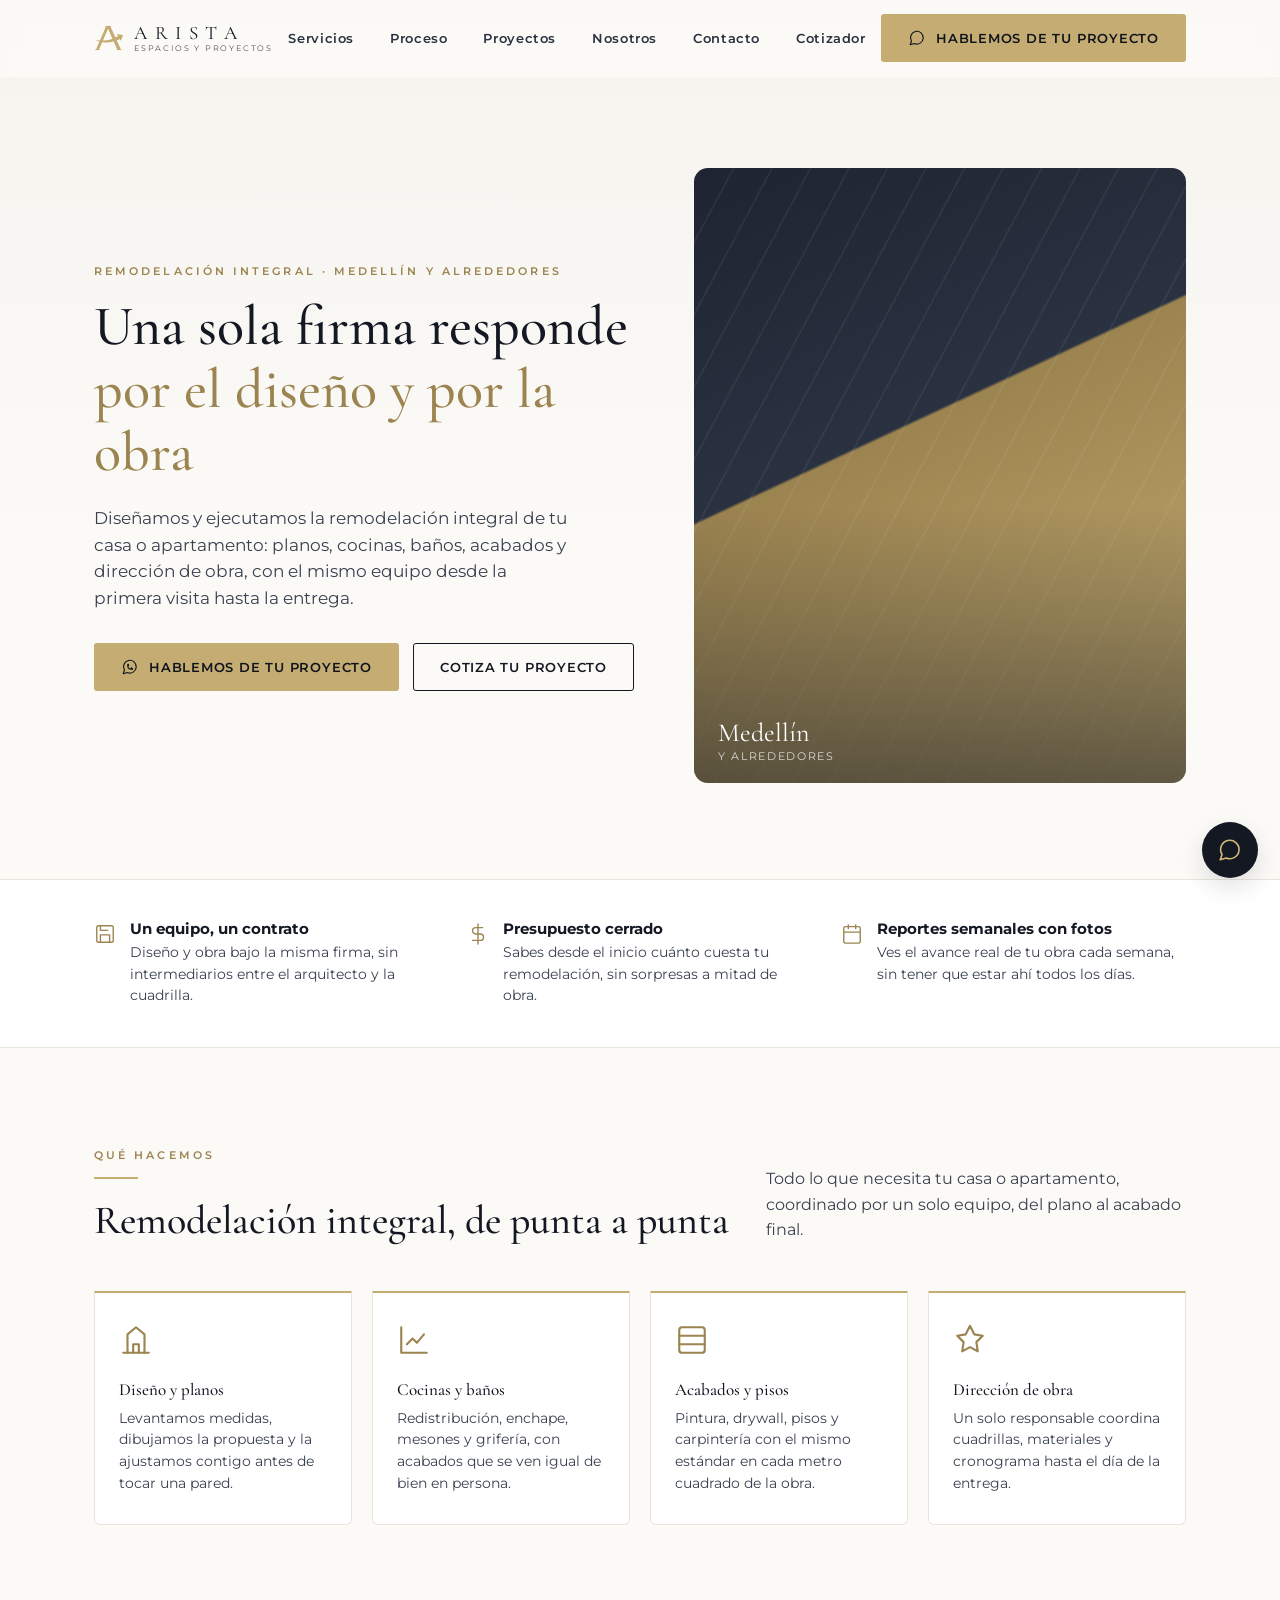
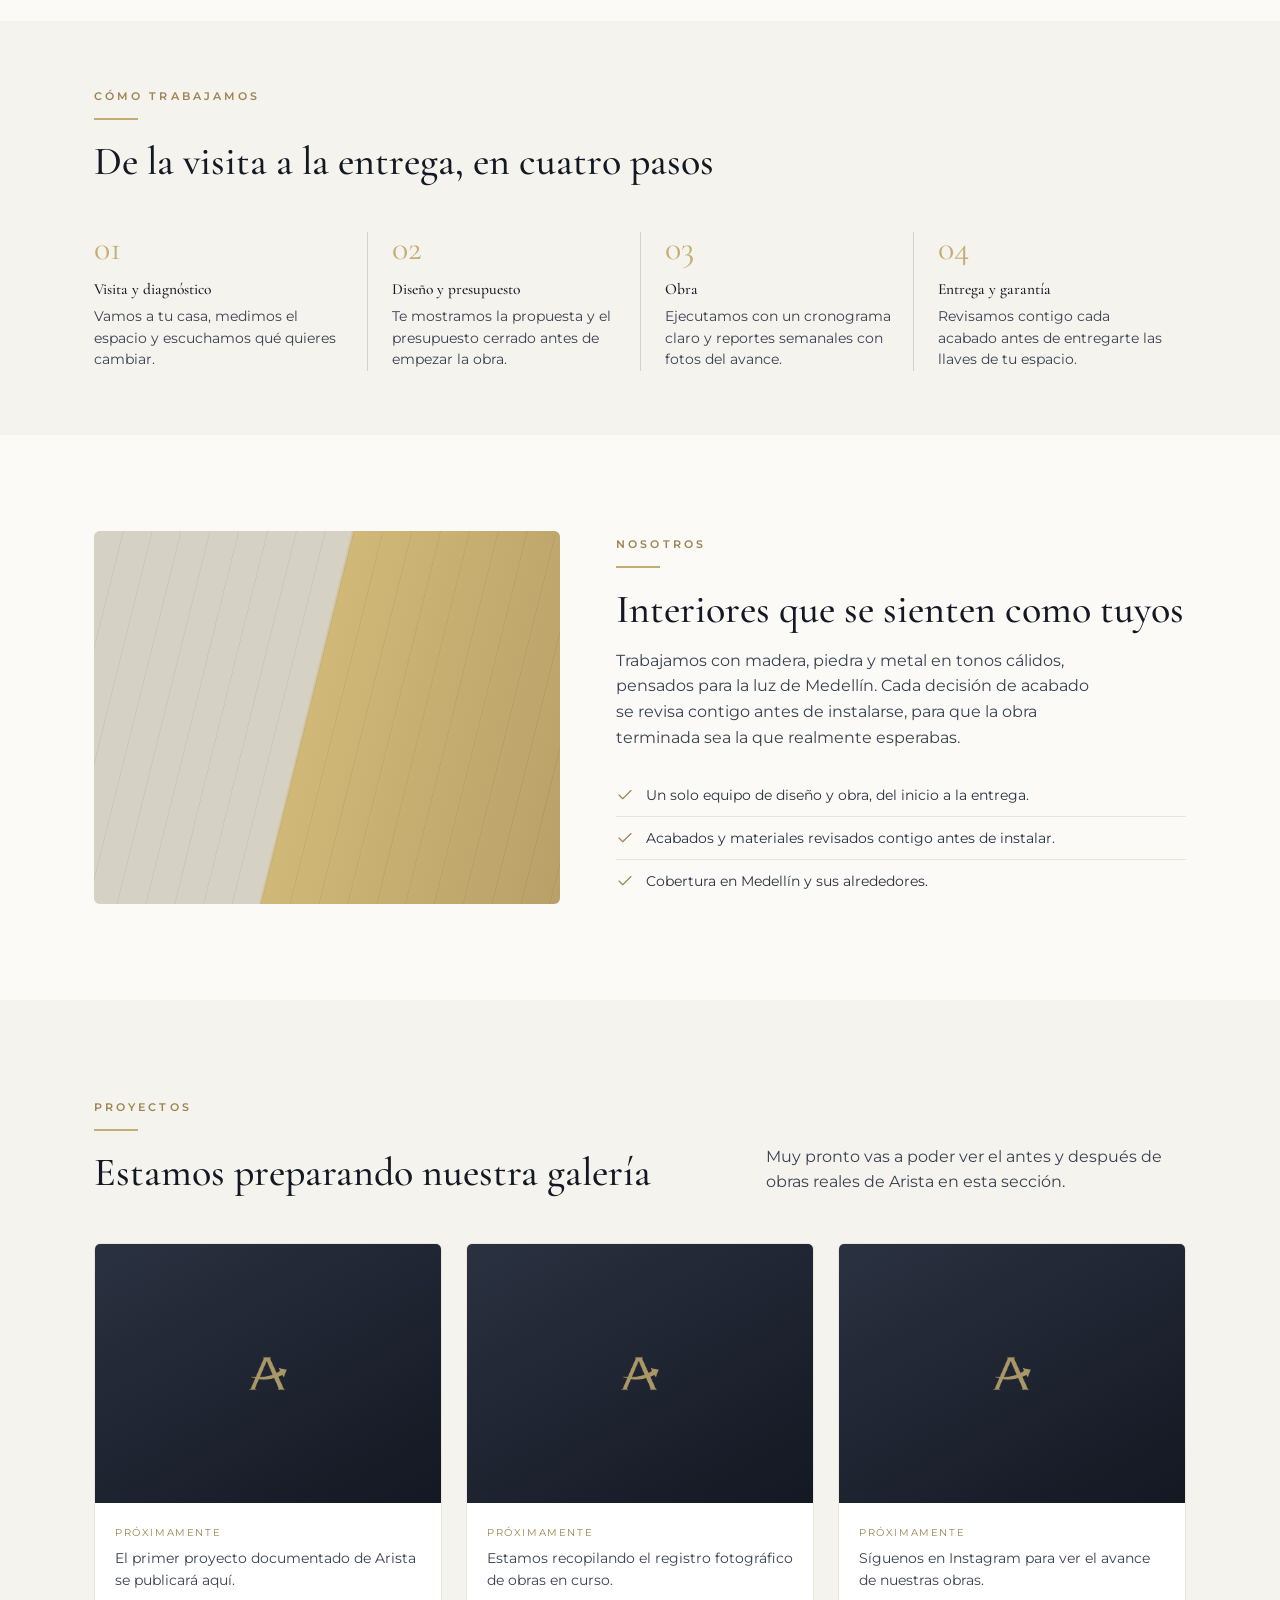
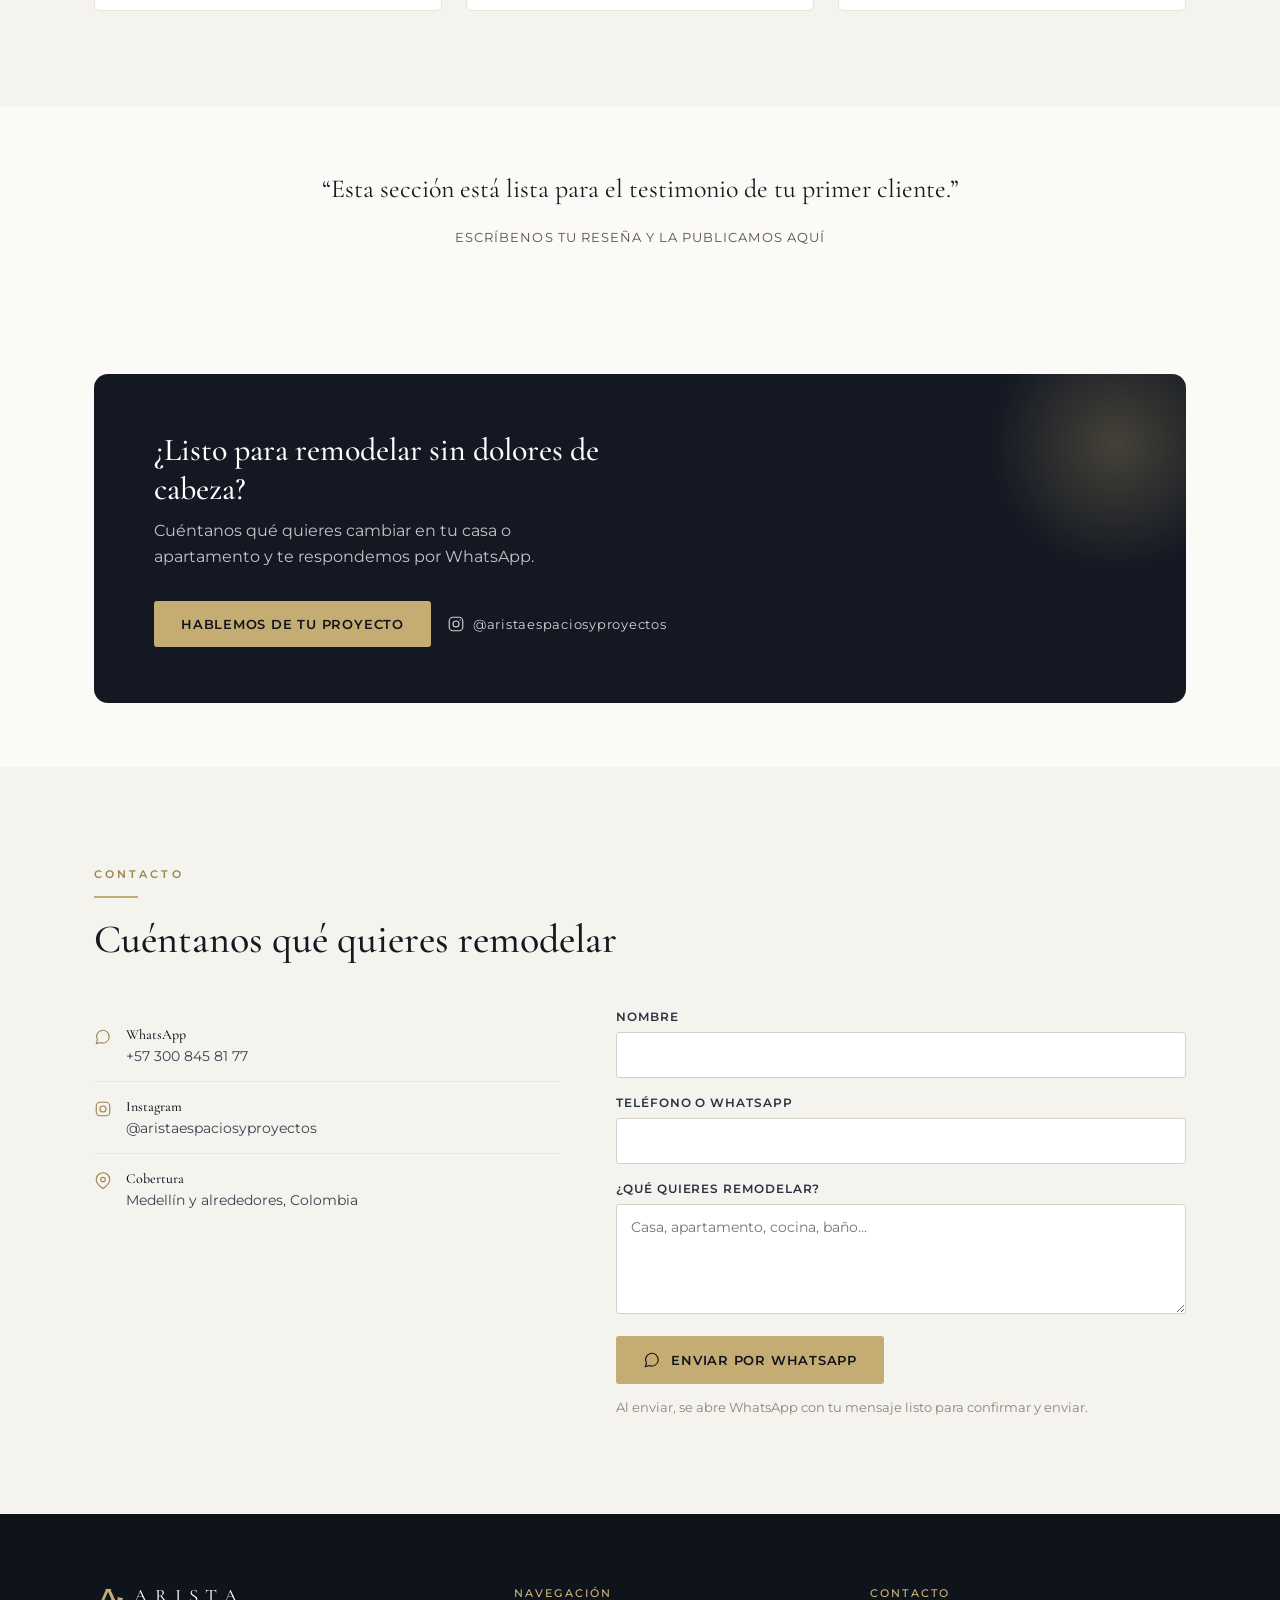
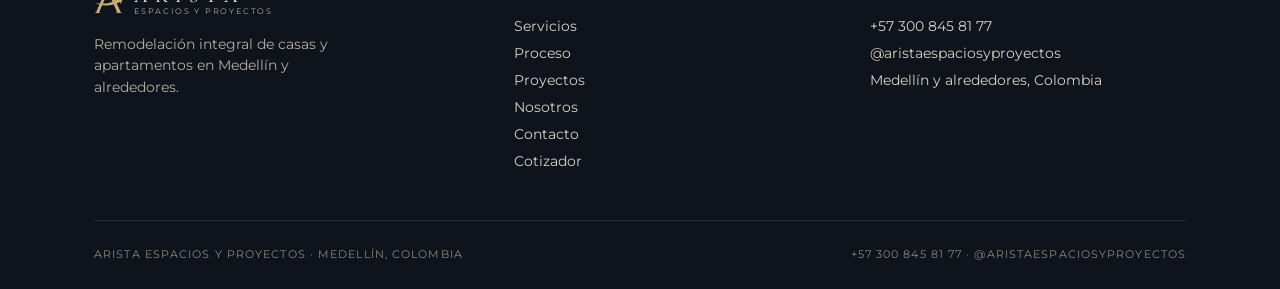
==== commit 2b5c8023: "Agrega cotizador web integrado al sitio de Arista Cotizador de remodelación en 5 pasos (proyecto, us" ====
--- a/index.html
+++ b/index.html
@@ -38,6 +38,7 @@
       <a href="#proyectos">Proyectos</a>
       <a href="#nosotros">Nosotros</a>
       <a href="#contacto">Contacto</a>
+      <a href="cotizador.html">Cotizador</a>
     </nav>
 
     <div class="nav-cta">
@@ -66,7 +67,7 @@
             <svg class="icon" viewBox="0 0 24 24" stroke-linecap="round" stroke-linejoin="round"><path d="M3 21l1.65-4.95A8.5 8.5 0 1 1 8.5 19.35L3 21z"/><path d="M9 10a.5.5 0 0 0 1 0V9a.5.5 0 0 0-1 0v1zm0 0c0 3 2 5 5 5h1a.5.5 0 0 0 0-1h-1a.5.5 0 0 1 0-1"/></svg>
             <span>Hablemos de tu proyecto</span>
           </a>
-          <a class="btn btn-ghost" href="#proyectos">Ver proyectos</a>
+          <a class="btn btn-ghost" href="cotizador.html">Cotiza tu proyecto</a>
         </div>
       </div>
 
@@ -363,6 +364,7 @@
           <li><a href="#proyectos">Proyectos</a></li>
           <li><a href="#nosotros">Nosotros</a></li>
           <li><a href="#contacto">Contacto</a></li>
+          <li><a href="cotizador.html">Cotizador</a></li>
         </ul>
       </div>
 
--- a/css/styles.css
+++ b/css/styles.css
@@ -57,7 +57,19 @@
 
   --shadow-xs: 0 1px 2px rgba(19, 24, 34, 0.06);
   --shadow-md: 0 10px 24px rgba(19, 24, 34, 0.12);
+  --shadow-lg: 0 20px 48px rgba(15, 19, 28, 0.16), 0 4px 12px rgba(15, 19, 28, 0.08);
   --focus-ring: 0 0 0 3px rgba(196, 172, 114, 0.45);
+
+  /* Alias semánticos (superficies/texto) — usados por componentes como
+     Card y el cotizador; mismos valores que los tokens de arriba. */
+  --surface-page: var(--bone-50);
+  --surface-raised: #FFFFFF;
+  --surface-sunken: var(--bone-100);
+  --text-strong: var(--ink-900);
+  --text-body: var(--ink-700);
+  --text-muted: var(--bone-700);
+  --border-subtle: var(--bone-200);
+  --border-default: var(--bone-300);
 }
 
 * { box-sizing: border-box; }
@@ -667,6 +679,39 @@
 
 .field textarea { resize: vertical; min-height: 110px; }
 
+.field select {
+  width: 100%;
+  padding: 13px 32px 13px 14px;
+  border: 1px solid var(--bone-300);
+  border-radius: var(--radius-control);
+  background-color: #fff;
+  background-image: url("data:image/svg+xml,%3Csvg xmlns='http://www.w3.org/2000/svg' width='11' height='7'%3E%3Cpath d='M1 1l4.5 4.5L10 1' stroke='%2355524B' stroke-width='1.5' fill='none' stroke-linecap='round' stroke-linejoin='round'/%3E%3C/svg%3E");
+  background-repeat: no-repeat;
+  background-position: right 13px center;
+  appearance: none;
+  -webkit-appearance: none;
+  font-family: var(--font-sans);
+  font-size: 14px;
+  color: var(--ink-900);
+  transition: border-color var(--dur-state) var(--ease-standard),
+              box-shadow var(--dur-state) var(--ease-standard);
+}
+
+.field select:focus {
+  border-color: var(--gold-500);
+  box-shadow: var(--focus-ring);
+  outline: none;
+}
+
+/* ---------- Card genérica (componente compartido) ---------- */
+
+.card {
+  background: var(--surface-raised);
+  border: 1px solid var(--border-subtle);
+  border-radius: var(--radius-card);
+  box-shadow: var(--shadow-xs);
+}
+
 .form-note {
   font-size: 12.5px;
   color: var(--bone-500);
@@ -819,3 +864,364 @@
   .cta-banner { padding: 40px 28px; }
   .section { padding: 64px 0; }
 }
+
+/* ==========================================================================
+   Cotizador — pantalla tipo app, mobile-first (~390px), un paso a la vez.
+   Reutiliza tokens, .btn, .field, .card y .eyebrow definidos arriba.
+   ========================================================================== */
+
+.quote-page {
+  min-height: 100%;
+  background: var(--surface-page);
+}
+
+/* header propio de la herramienta: navy, sticky — el único sticky del
+   sistema junto con el CTA flotante de esta misma pantalla. */
+.quote-topbar {
+  position: sticky;
+  top: 0;
+  z-index: 30;
+  background: var(--ink-800);
+  display: flex;
+  align-items: center;
+  justify-content: space-between;
+  gap: 10px;
+  padding: 14px 20px;
+  box-shadow: 0 1px 0 rgba(255, 255, 255, 0.06);
+}
+
+.quote-topbar .logo img { width: 24px; }
+.quote-topbar .logo-text .wordmark { color: #fff; font-size: 16px; }
+.quote-topbar .logo-text .subline { color: var(--gold-400); }
+
+.quote-topbar .back-link {
+  font-size: 11px;
+  font-weight: 600;
+  letter-spacing: 0.08em;
+  text-transform: uppercase;
+  color: rgba(255, 255, 255, 0.7);
+  transition: color var(--dur-state) var(--ease-standard);
+}
+
+.quote-topbar .back-link:hover { color: var(--gold-400); }
+
+.quote-wrap {
+  max-width: 460px;
+  margin: 0 auto;
+  padding: 22px 18px 110px;
+}
+
+/* stepper de puntos dorados */
+.quote-stepper { display: flex; align-items: center; margin-bottom: 10px; }
+
+.quote-stepper .dot {
+  width: 8px;
+  height: 8px;
+  border-radius: 50%;
+  border: 1.5px solid var(--border-default);
+  background: var(--surface-page);
+  flex: none;
+}
+
+.quote-stepper .dot.done { background: var(--gold-500); border-color: var(--gold-500); }
+.quote-stepper .dot.current { border-color: var(--gold-500); box-shadow: 0 0 0 3px var(--gold-200); }
+
+.quote-stepper .seg { flex: 1; height: 1.5px; background: var(--border-default); margin: 0 4px; }
+.quote-stepper .seg.done { background: var(--gold-500); }
+
+.quote-step-meta {
+  font-size: 10px;
+  font-weight: 600;
+  letter-spacing: 0.28em;
+  text-transform: uppercase;
+  color: var(--gold-700);
+  margin-bottom: 22px;
+}
+
+.quote-step-meta b { color: var(--text-strong); letter-spacing: 0.14em; }
+
+.quote-card { padding: 24px 20px 22px; }
+
+.step-title {
+  font-family: var(--font-display);
+  font-weight: 500;
+  color: var(--text-strong);
+  font-size: clamp(22px, 6vw, 27px);
+  line-height: 1.2;
+  margin: 0 0 8px;
+}
+
+.step-sub {
+  font-size: 13px;
+  color: var(--text-muted);
+  margin: 0 0 20px;
+  line-height: 1.55;
+}
+
+/* diagonal de marca en abstracto — sin fotos de stock */
+.quote-hero-panel {
+  height: 112px;
+  border-radius: var(--radius-badge);
+  margin-bottom: 20px;
+  position: relative;
+  overflow: hidden;
+  background: linear-gradient(118deg, var(--ink-900) 0%, var(--ink-800) 52%, var(--ink-700) 100%);
+}
+
+.quote-hero-panel svg { position: absolute; inset: 0; width: 100%; height: 100%; }
+
+.quote-hero-panel .hp-label {
+  position: absolute;
+  left: 16px;
+  bottom: 12px;
+  font-size: 9px;
+  letter-spacing: 0.28em;
+  color: var(--gold-400);
+  text-transform: uppercase;
+}
+
+.form-grid { display: flex; flex-direction: column; gap: 15px; }
+
+.form-grid .field-row { display: grid; grid-template-columns: 1fr 1fr; gap: 10px; }
+
+/* filas seleccionables — radio / checkbox */
+.choices { display: flex; flex-direction: column; gap: 8px; margin-bottom: 4px; }
+
+.choice {
+  display: flex;
+  align-items: center;
+  justify-content: space-between;
+  gap: 10px;
+  width: 100%;
+  padding: 12px 14px;
+  border: 1px solid var(--border-default);
+  border-radius: var(--radius-control);
+  background: var(--surface-raised);
+  cursor: pointer;
+  text-align: left;
+  font-family: var(--font-sans);
+  font-size: 13.5px;
+  color: var(--text-strong);
+  transition: border-color var(--dur-state) var(--ease-standard),
+              background var(--dur-state) var(--ease-standard);
+}
+
+.choice .c-main { display: flex; flex-direction: column; gap: 2px; }
+.choice .c-title { font-weight: 600; }
+.choice .c-desc { font-size: 11.5px; color: var(--text-muted); font-weight: 400; }
+
+.choice .c-check {
+  width: 17px;
+  height: 17px;
+  border-radius: 2px;
+  border: 1.5px solid var(--border-default);
+  flex: none;
+  display: flex;
+  align-items: center;
+  justify-content: center;
+  color: var(--gold-600);
+}
+
+.choice[data-kind="radio"] .c-check { border-radius: 50%; }
+.choice.is-selected { border-color: var(--gold-500); background: var(--surface-sunken); }
+.choice.is-selected .c-check { border-color: var(--gold-500); }
+.choice .c-check svg { display: none; width: 10px; height: 10px; }
+.choice.is-selected .c-check svg { display: block; }
+
+/* uso final */
+.use-cards { display: flex; flex-direction: column; gap: 12px; }
+
+.use-card {
+  width: 100%;
+  border: 1px solid var(--border-subtle);
+  border-top: 2px solid transparent;
+  border-radius: var(--radius-card);
+  padding: 24px 18px 20px;
+  text-align: center;
+  background: var(--surface-raised);
+  cursor: pointer;
+  box-shadow: var(--shadow-xs);
+  transition: border-color var(--dur-state) var(--ease-standard),
+              box-shadow var(--dur-elevate) var(--ease-standard);
+}
+
+.use-card.is-selected { border-top-color: var(--gold-500); box-shadow: var(--shadow-md); }
+.use-card .icon { width: 30px; height: 30px; margin: 0 auto 12px; color: var(--gold-600); }
+
+.use-card .u-title {
+  font-family: var(--font-display);
+  font-weight: 600;
+  font-size: 19px;
+  color: var(--text-strong);
+  margin-bottom: 7px;
+}
+
+.use-card .u-quote {
+  font-family: var(--font-display);
+  font-style: italic;
+  font-size: 14px;
+  color: var(--text-muted);
+  line-height: 1.5;
+}
+
+/* qué conservar — planta lineal */
+.plan-illus {
+  border: 1px solid var(--border-subtle);
+  border-radius: var(--radius-card);
+  background: var(--surface-sunken);
+  padding: 20px;
+  margin-bottom: 16px;
+  display: flex;
+  justify-content: center;
+}
+
+.plan-illus svg { width: 100%; max-width: 200px; height: auto; }
+
+/* navegación del paso */
+.quote-step-nav { display: flex; gap: 10px; margin-top: 20px; }
+.quote-step-nav .btn { flex: 1; justify-content: center; }
+.quote-step-nav .btn-ghost { flex: 0 0 auto; width: 52px; padding: 14px; justify-content: center; }
+.quote-step-nav .btn:disabled { opacity: 0.55; cursor: not-allowed; }
+.quote-step-nav .btn:disabled:hover { background: var(--border-default); }
+
+/* ticket de presupuesto */
+.budget-range {
+  font-family: var(--font-display);
+  font-weight: 600;
+  font-style: italic;
+  color: var(--text-strong);
+  font-size: clamp(25px, 7.6vw, 31px);
+  line-height: 1.15;
+  margin: 0 0 8px;
+}
+
+.budget-rule { width: 64px; height: 2px; background: var(--gold-500); border: none; margin: 0 0 12px; }
+
+.budget-caption { font-size: 12px; color: var(--text-muted); margin-bottom: 20px; }
+.budget-caption b { color: var(--text-strong); font-weight: 600; }
+
+.quote-divider { border: none; border-top: 1px solid var(--border-subtle); margin: 22px 0; }
+
+.quote-section-label {
+  font-size: 10px;
+  font-weight: 700;
+  letter-spacing: 0.2em;
+  text-transform: uppercase;
+  color: var(--text-strong);
+  margin-bottom: 13px;
+  display: flex;
+  justify-content: space-between;
+  align-items: baseline;
+}
+
+.quote-section-label .count {
+  font-weight: 500;
+  color: var(--text-muted);
+  letter-spacing: 0;
+  text-transform: none;
+  font-size: 11px;
+}
+
+.benefits-grid { display: grid; grid-template-columns: 1fr 1fr; gap: 13px 10px; margin-bottom: 4px; }
+
+.benefit { display: flex; align-items: flex-start; gap: 8px; font-size: 12px; color: var(--text-body); line-height: 1.4; }
+.benefit .icon { width: 14px; height: 14px; flex: none; margin-top: 2px; color: var(--gold-600); }
+
+.activity-table { border: 1px solid var(--border-subtle); border-radius: var(--radius-card); overflow: hidden; }
+
+.at-head {
+  display: flex;
+  padding: 9px 12px;
+  background: var(--surface-sunken);
+  font-size: 9.5px;
+  font-weight: 700;
+  letter-spacing: 0.14em;
+  text-transform: uppercase;
+  color: var(--text-muted);
+  border-bottom: 1px solid var(--border-subtle);
+}
+
+.at-head .c1, .at-row .c1 { flex: 1; }
+.at-head .c2, .at-row .c2 { width: 56px; text-align: right; }
+.at-head .c3, .at-row .c3 { width: 40px; text-align: right; }
+
+.at-cat {
+  padding: 7px 12px;
+  background: var(--surface-sunken);
+  color: var(--gold-700);
+  font-size: 10px;
+  font-weight: 700;
+  letter-spacing: 0.2em;
+  text-transform: uppercase;
+  border-top: 1px solid var(--border-subtle);
+}
+
+.at-row {
+  display: flex;
+  padding: 9px 12px;
+  font-size: 12px;
+  color: var(--text-body);
+  border-bottom: 1px solid var(--border-subtle);
+  align-items: baseline;
+}
+
+.at-row:last-child { border-bottom: none; }
+.at-row .c2 { color: var(--text-muted); font-size: 11px; }
+.at-row .c3 { font-variant-numeric: tabular-nums; font-weight: 600; color: var(--text-strong); }
+
+.quote-result-note { font-size: 11px; color: var(--text-muted); line-height: 1.6; margin: 20px 0 0; }
+
+.quote-page .cta-banner { padding: 26px 22px; margin-top: 22px; border-radius: var(--radius-card); }
+.quote-page .cta-banner h2 { font-size: 21px; }
+.quote-page .cta-banner h2 em { font-style: italic; color: var(--gold-400); }
+.quote-page .cta-banner p { font-size: 12.5px; margin: 0 0 18px; }
+.quote-page .cta-banner .btn { width: 100%; justify-content: center; }
+
+.restart-link {
+  display: block;
+  width: 100%;
+  text-align: center;
+  margin-top: 18px;
+  font-size: 11px;
+  letter-spacing: 0.06em;
+  color: var(--text-muted);
+  background: none;
+  border: none;
+  cursor: pointer;
+}
+
+.quote-legal {
+  margin-top: 18px;
+  font-size: 10px;
+  color: var(--bone-500);
+  text-align: center;
+  line-height: 1.6;
+}
+
+/* CTA flotante — abajo a la derecha, solo en la pantalla de presupuesto */
+.float-cta {
+  position: fixed;
+  right: 18px;
+  bottom: 18px;
+  z-index: 20;
+}
+
+.float-cta a {
+  display: flex;
+  align-items: center;
+  gap: 8px;
+  background: var(--gold-500);
+  color: var(--ink-900);
+  font-size: 12px;
+  font-weight: 600;
+  letter-spacing: 0.08em;
+  text-transform: uppercase;
+  padding: 13px 16px;
+  border-radius: var(--radius-control);
+  box-shadow: var(--shadow-lg);
+  transition: background var(--dur-state) var(--ease-standard),
+              transform var(--dur-state) var(--ease-standard);
+}
+
+.float-cta a:hover { background: var(--gold-600); transform: translateY(-2px); }
+.float-cta .icon { width: 16px; height: 16px; }
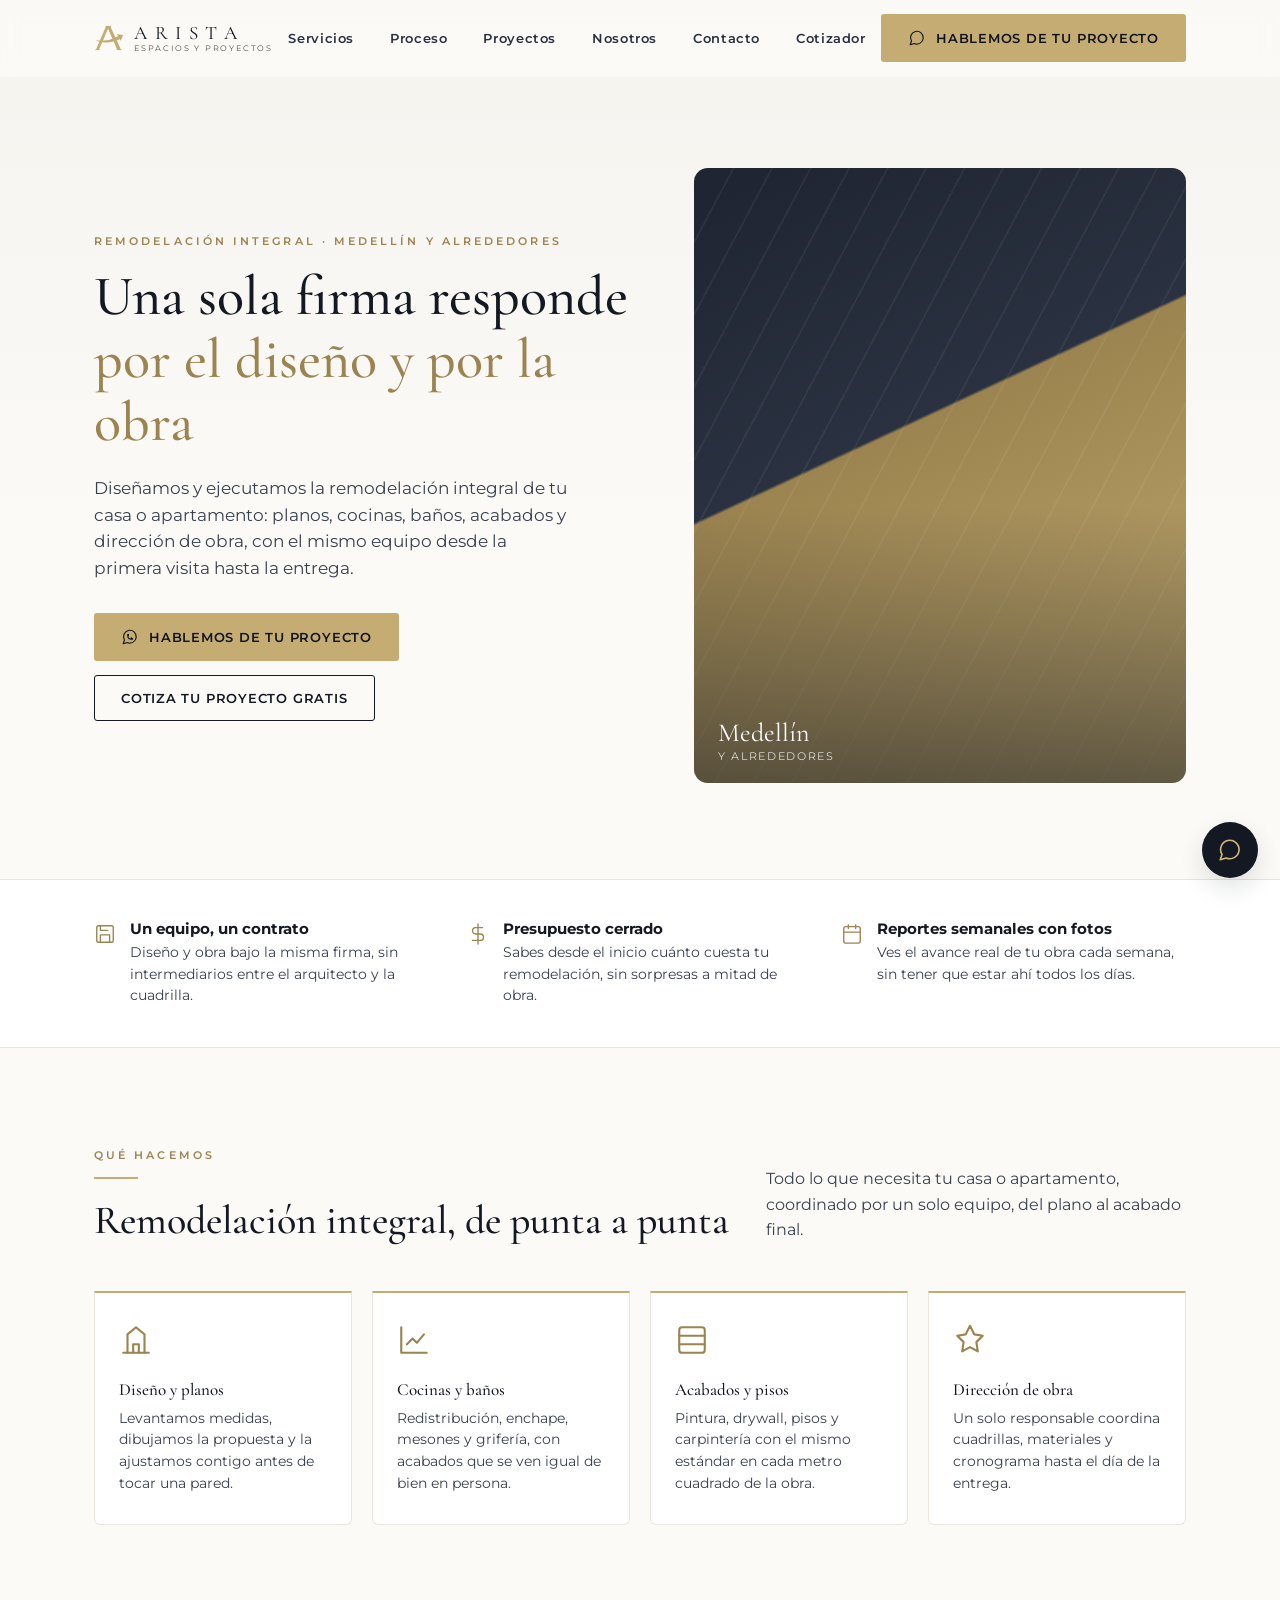
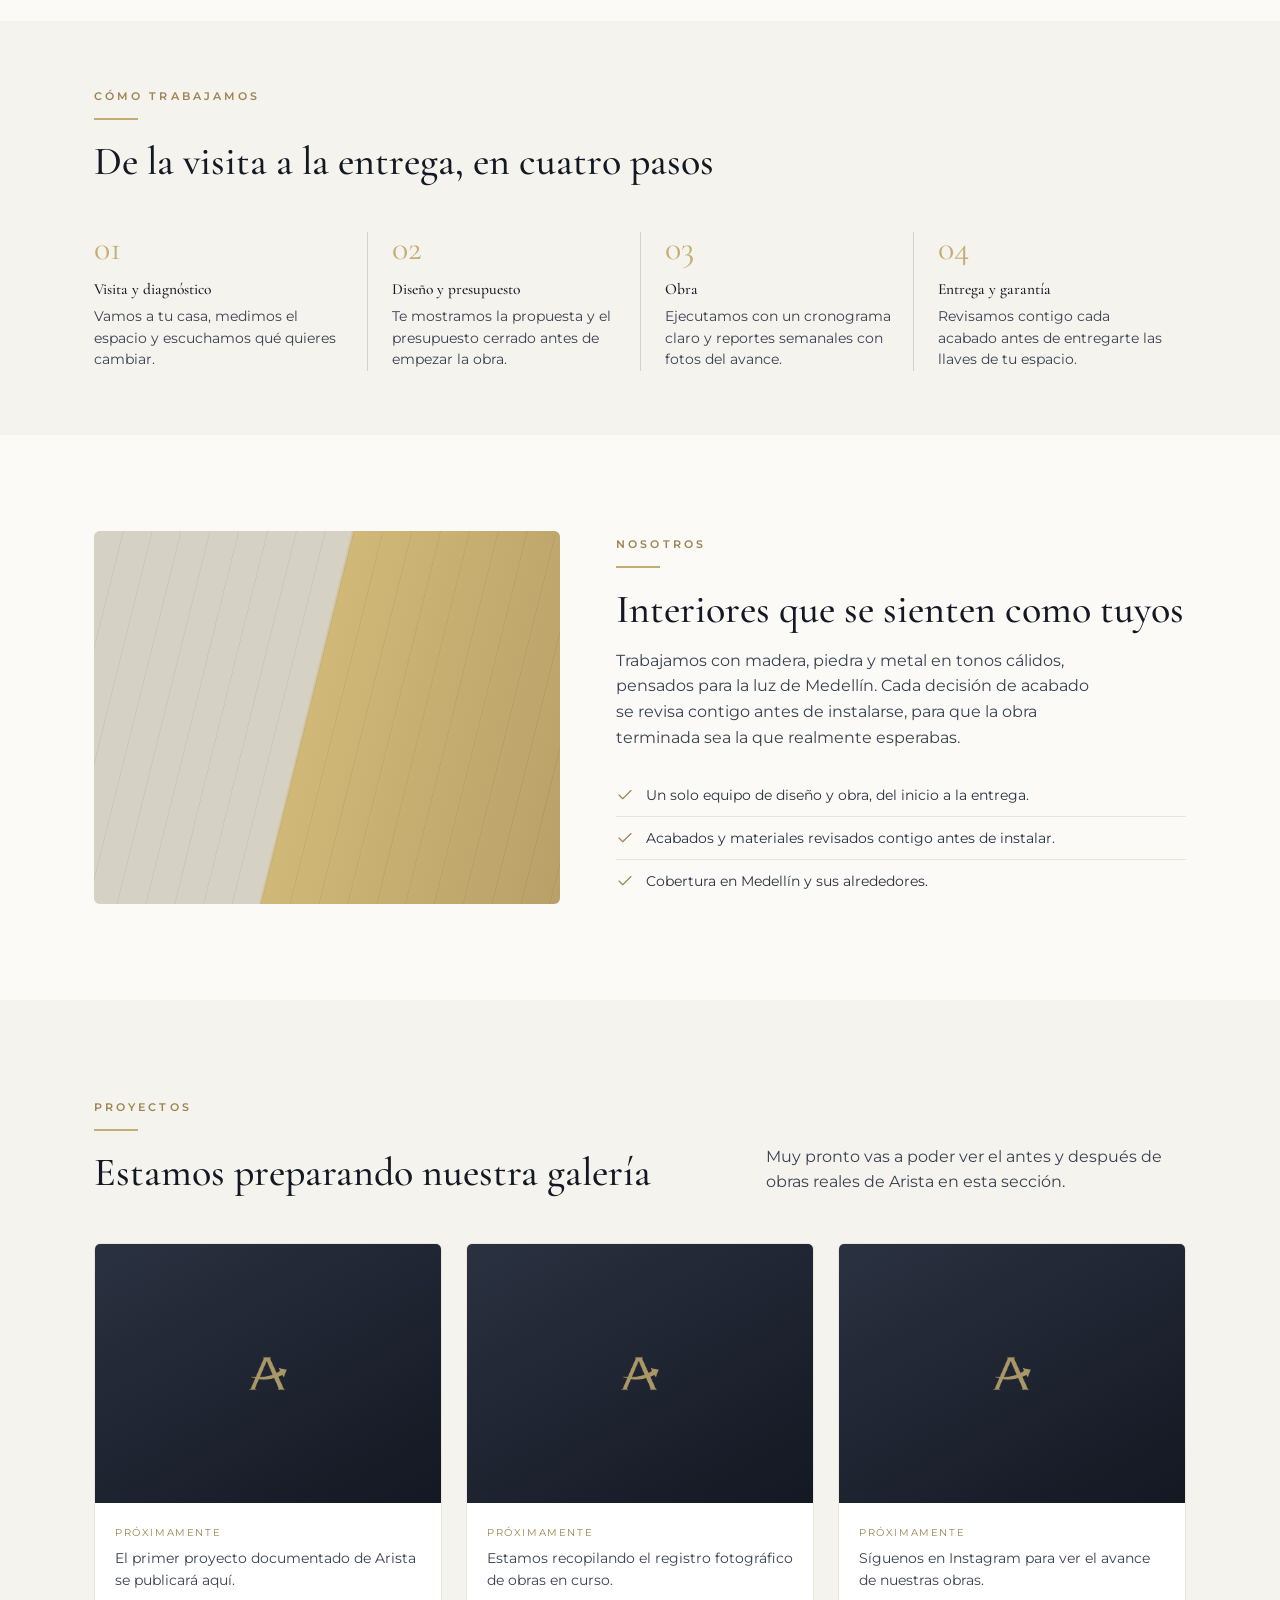
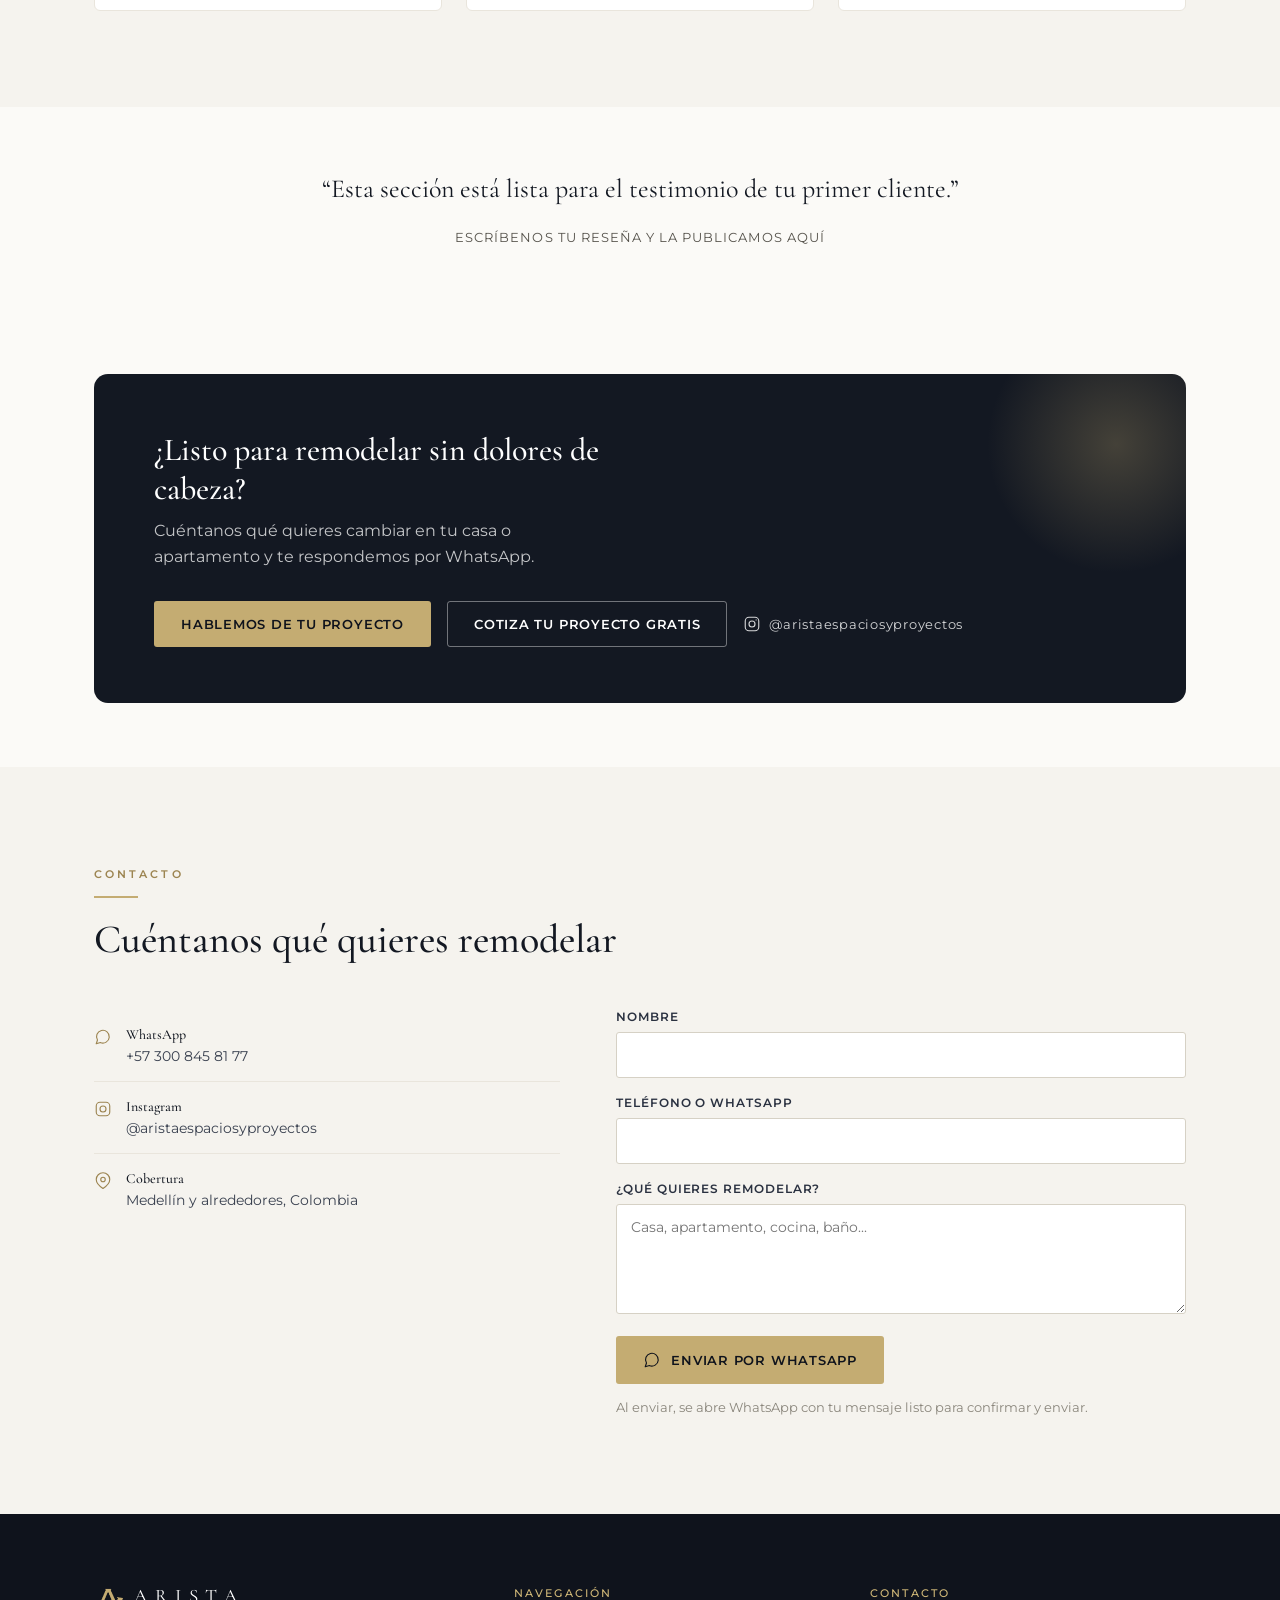
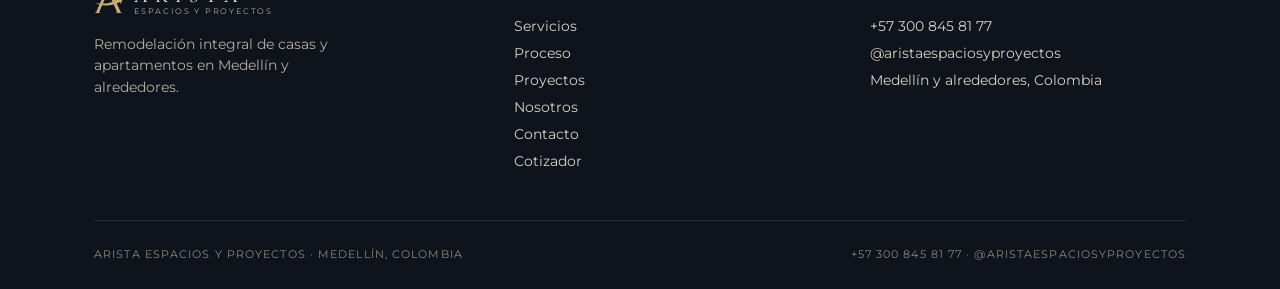
==== commit a90ca777: "Destaca el cotizador en la página inicial Cambia el CTA secundario del hero a "Cotiza tu proyecto gr" ====
--- a/index.html
+++ b/index.html
@@ -67,7 +67,7 @@
             <svg class="icon" viewBox="0 0 24 24" stroke-linecap="round" stroke-linejoin="round"><path d="M3 21l1.65-4.95A8.5 8.5 0 1 1 8.5 19.35L3 21z"/><path d="M9 10a.5.5 0 0 0 1 0V9a.5.5 0 0 0-1 0v1zm0 0c0 3 2 5 5 5h1a.5.5 0 0 0 0-1h-1a.5.5 0 0 1 0-1"/></svg>
             <span>Hablemos de tu proyecto</span>
           </a>
-          <a class="btn btn-ghost" href="cotizador.html">Cotiza tu proyecto</a>
+          <a class="btn btn-ghost" href="cotizador.html">Cotiza tu proyecto gratis</a>
         </div>
       </div>
 
@@ -271,6 +271,7 @@
           <a class="btn btn-primary" href="https://wa.me/573008458177?text=Hola%20Arista%2C%20quiero%20hablar%20sobre%20una%20remodelaci%C3%B3n" target="_blank" rel="noopener">
             <span>Hablemos de tu proyecto</span>
           </a>
+          <a class="btn btn-ghost" href="cotizador.html">Cotiza tu proyecto gratis</a>
           <a class="cta-instagram" href="https://www.instagram.com/aristaespaciosyproyectos/" target="_blank" rel="noopener">
             <svg class="icon" viewBox="0 0 24 24" stroke-linecap="round" stroke-linejoin="round"><rect x="3" y="3" width="18" height="18" rx="5"/><circle cx="12" cy="12" r="4"/><line x1="17.5" y1="6.5" x2="17.5" y2="6.5"/></svg>
             <span>@aristaespaciosyproyectos</span>
--- a/css/styles.css
+++ b/css/styles.css
@@ -206,6 +206,16 @@
 }
 
 .section--dark .btn-ghost:hover {
+  background: #fff;
+  color: var(--ink-900);
+}
+
+.cta-banner .btn-ghost {
+  color: #fff;
+  border-color: rgba(255, 255, 255, 0.4);
+}
+
+.cta-banner .btn-ghost:hover {
   background: #fff;
   color: var(--ink-900);
 }
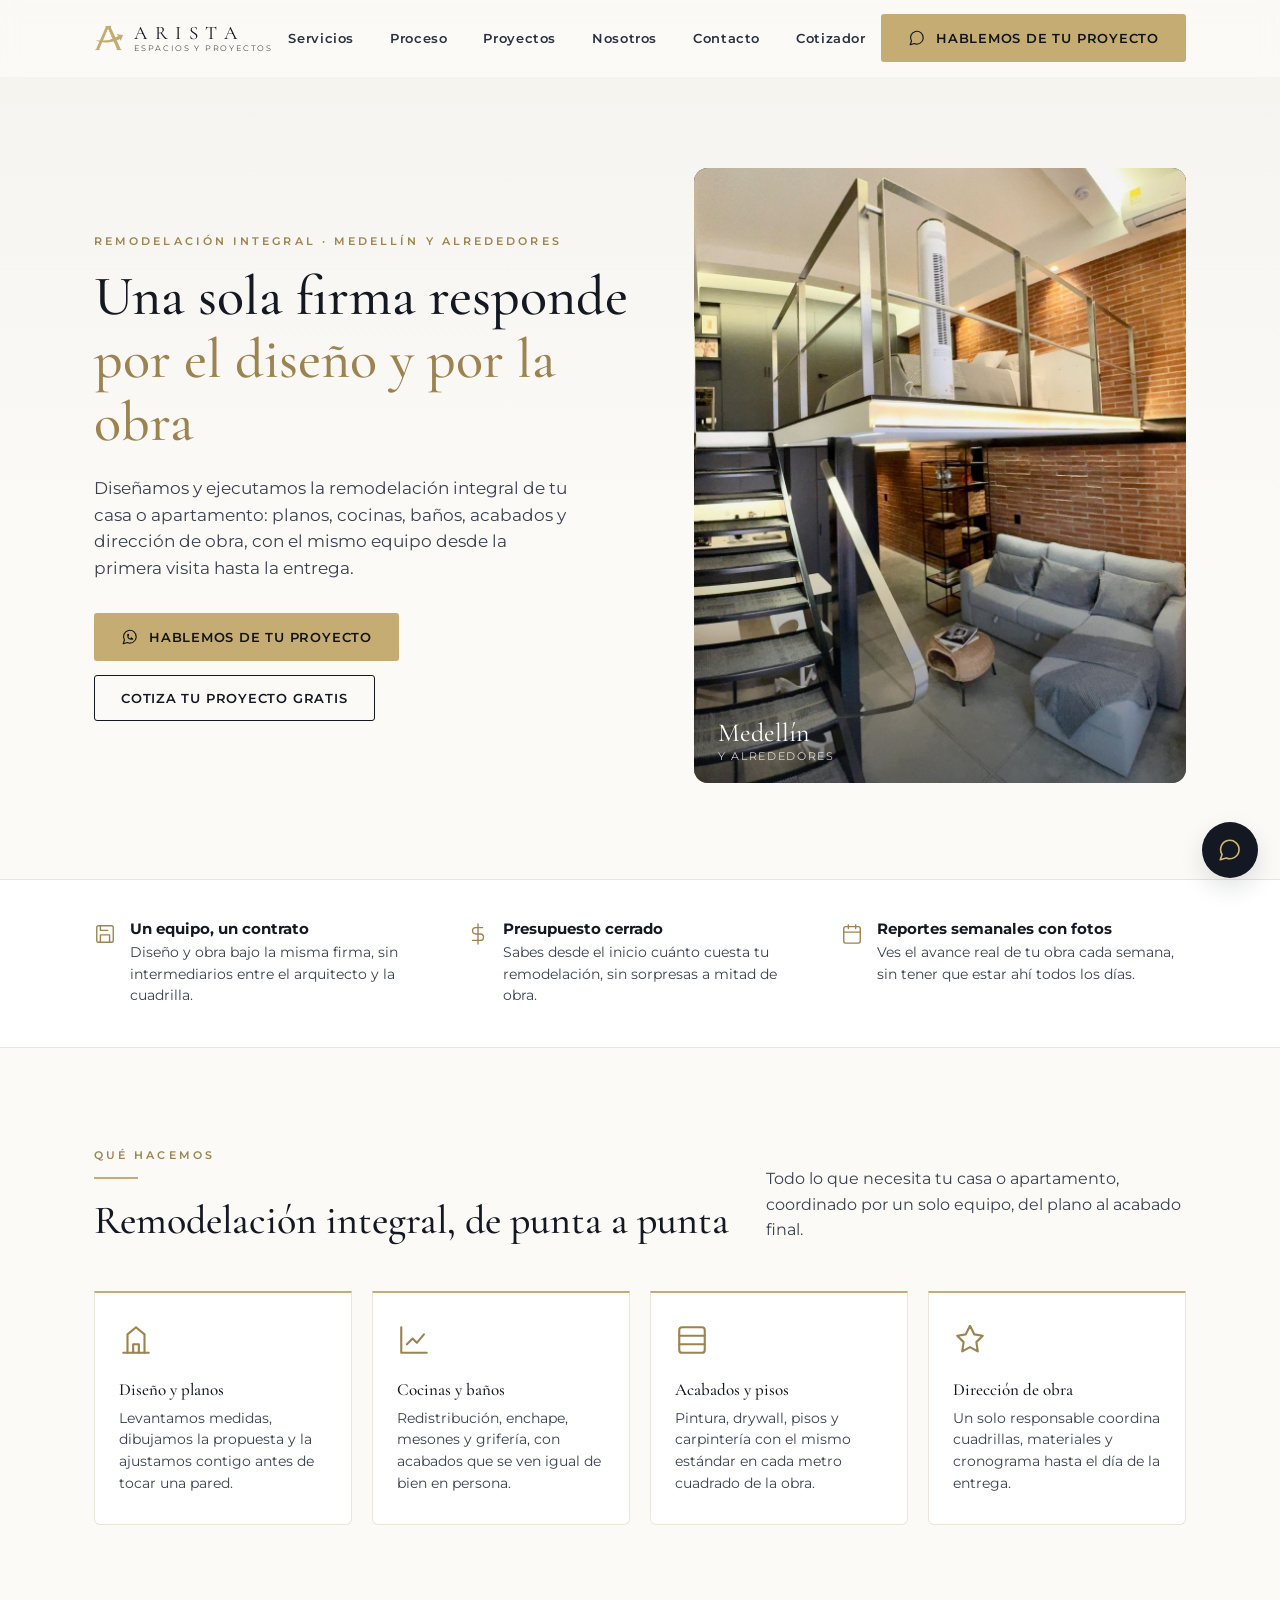
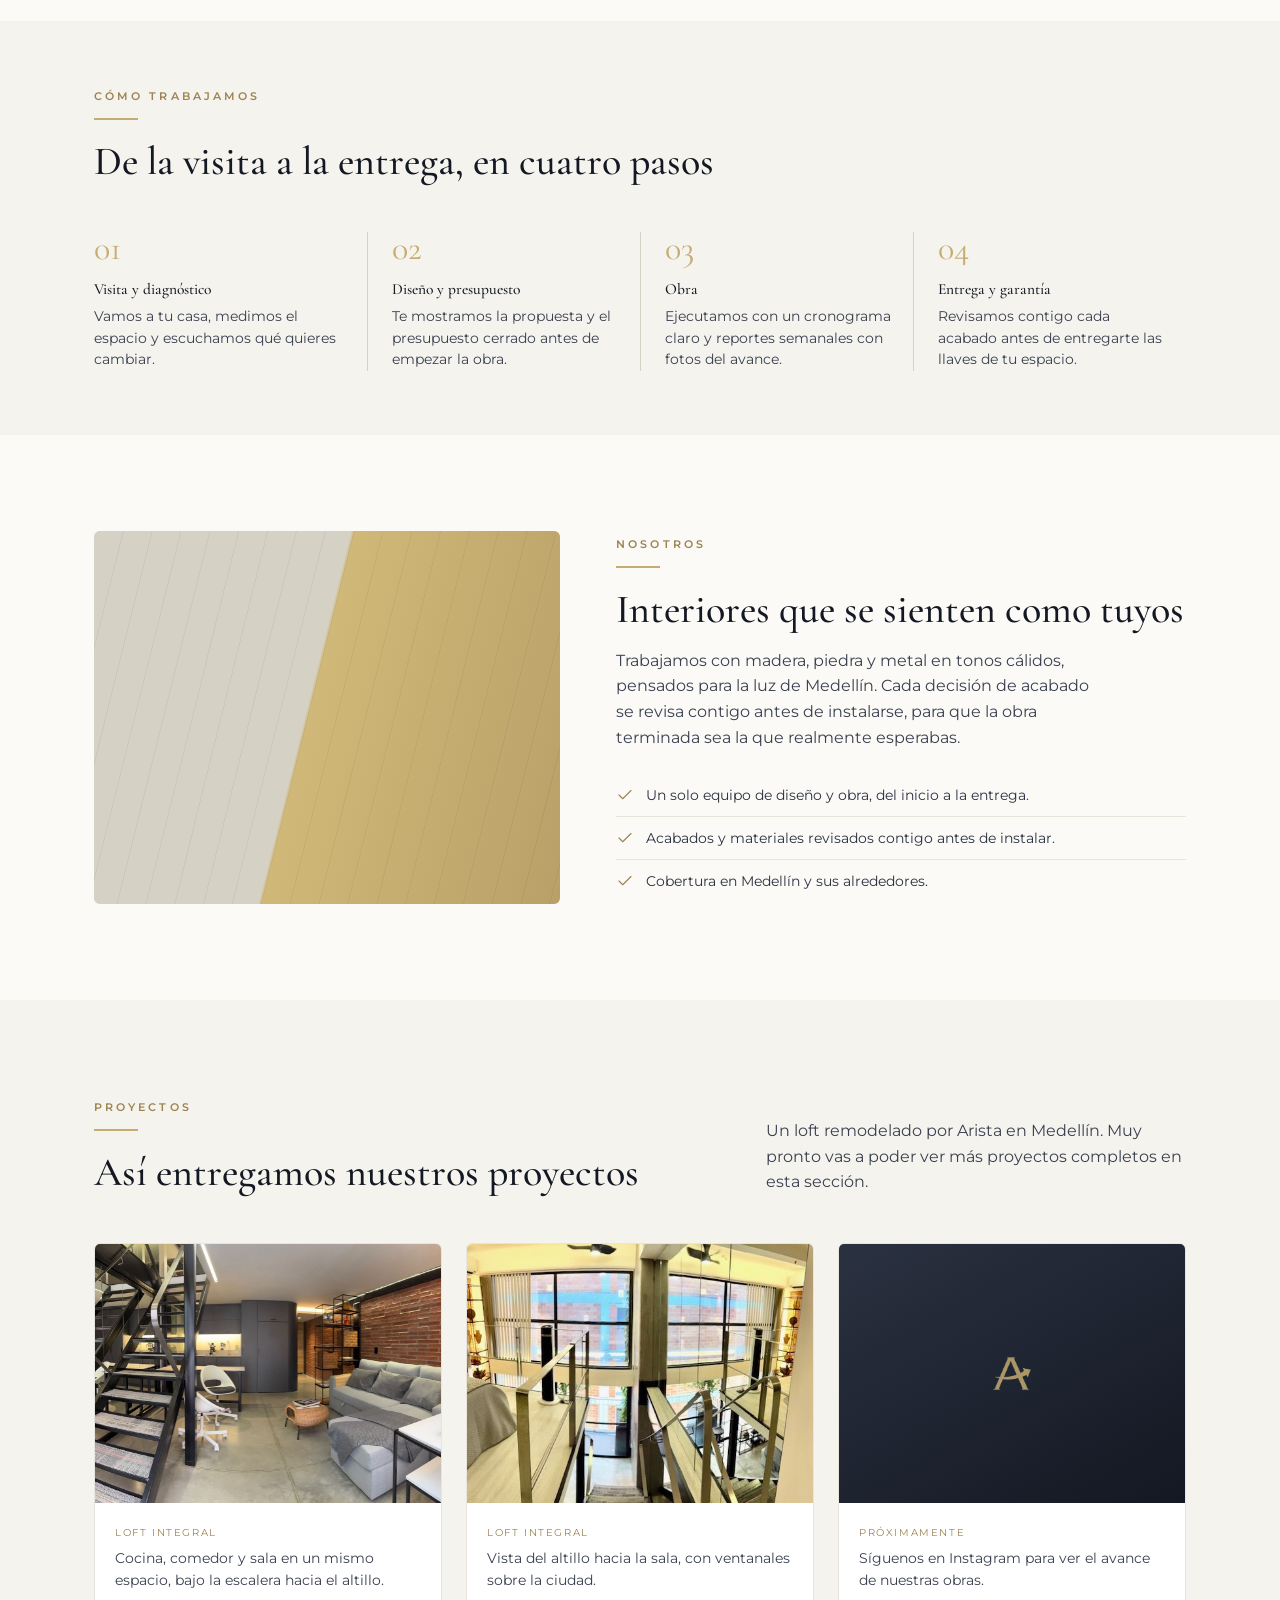
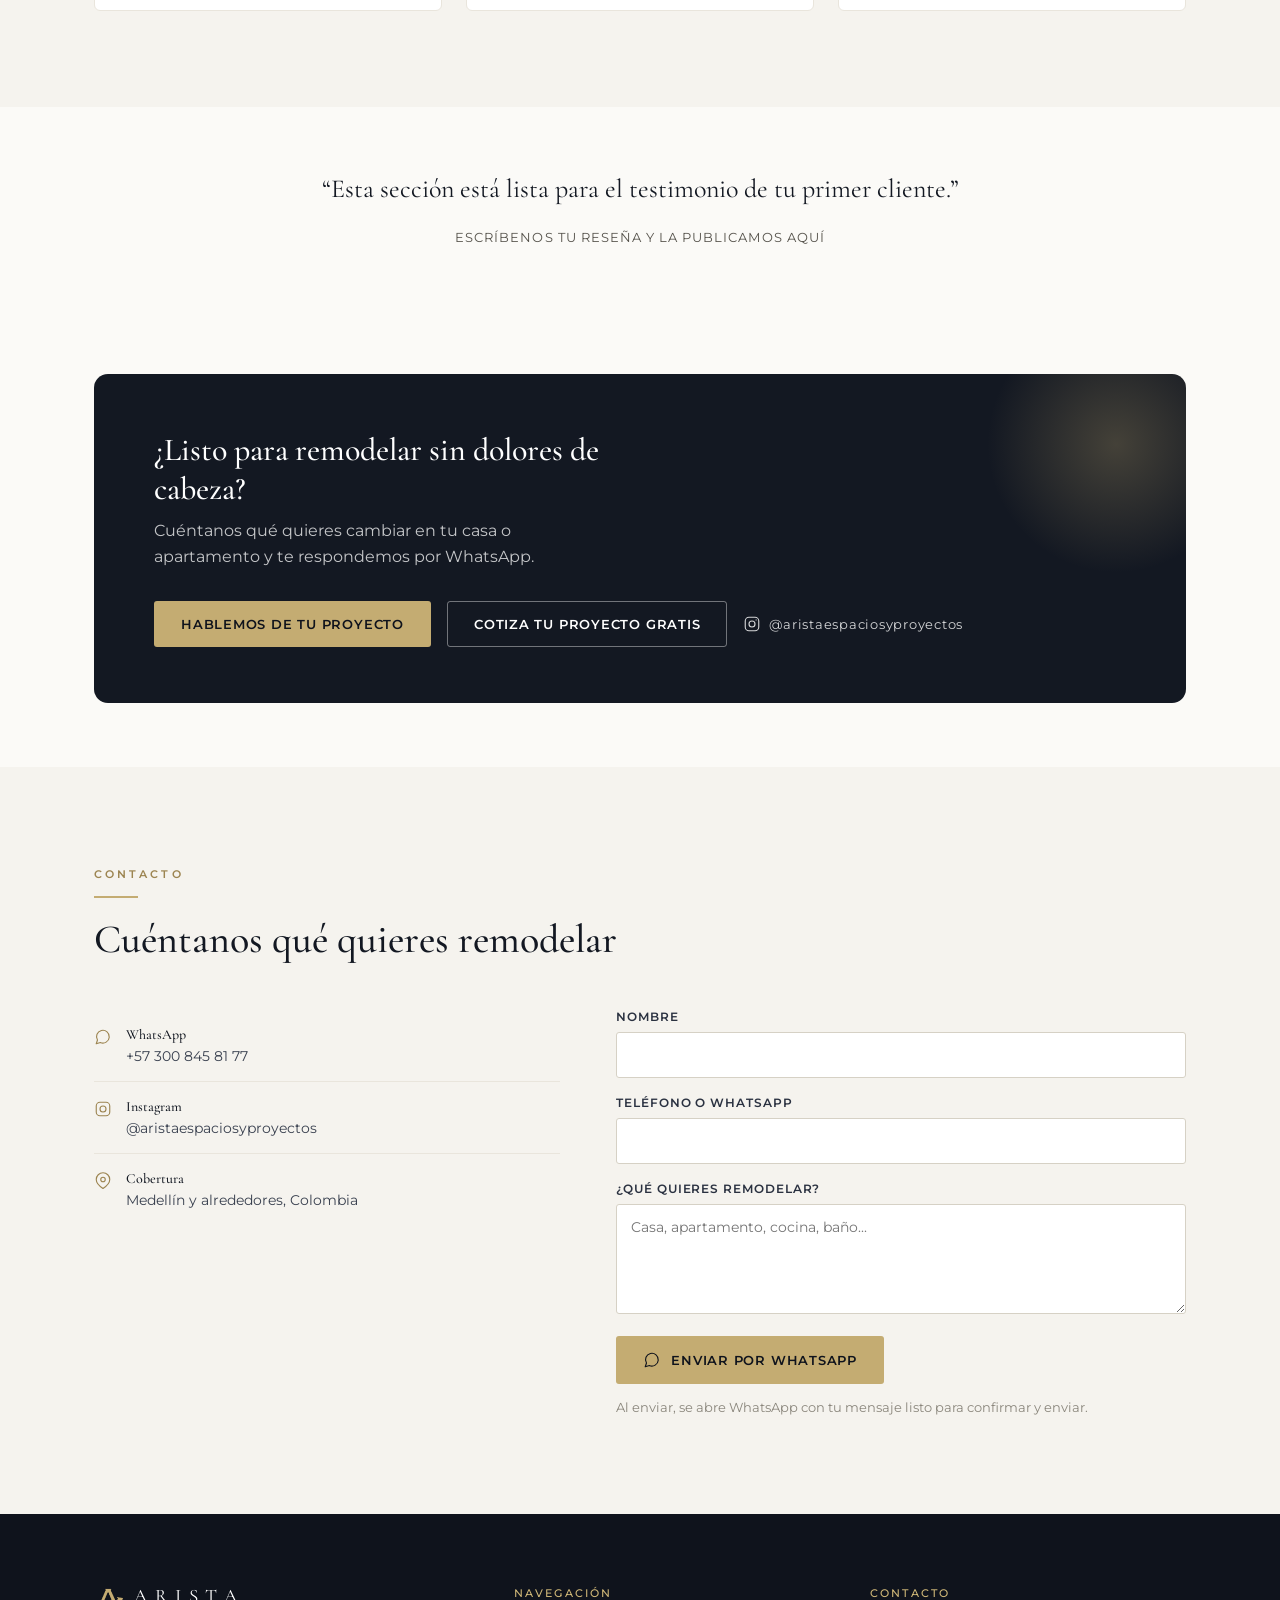
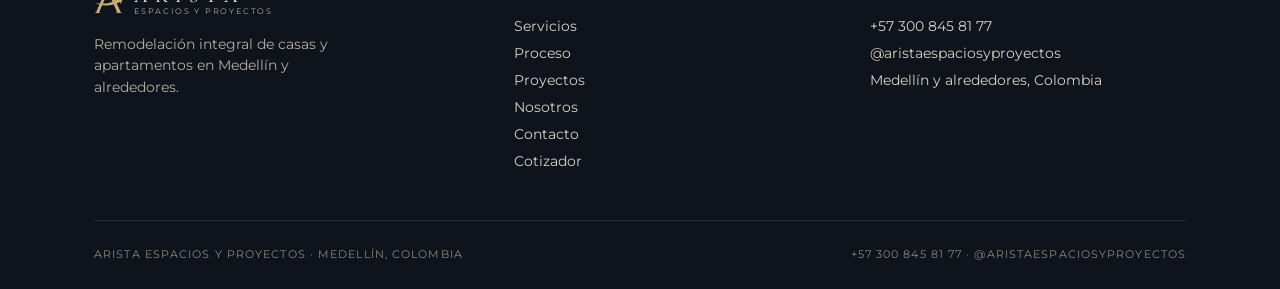
==== commit 34a6bcb7: "Agrega fotos reales de un proyecto de Arista Reemplaza los placeholders de degradado por fotos reale" ====
--- a/index.html
+++ b/index.html
@@ -72,6 +72,7 @@
       </div>
 
       <div class="hero-media reveal">
+        <img class="photo" src="assets/proyecto-loft-altillo.jpg" alt="Loft remodelado por Arista en Medellín, con altillo, dormitorio, sala y cocina integrados">
         <div class="caption">
           <div class="k">Medellín</div>
           <div class="v">Y ALREDEDORES</div>
@@ -218,24 +219,24 @@
         <div>
           <span class="eyebrow">Proyectos</span>
           <div class="gold-rule"></div>
-          <h2 class="section-heading">Estamos preparando nuestra galería</h2>
-        </div>
-        <p>Muy pronto vas a poder ver el antes y después de obras reales de Arista en esta sección.</p>
+          <h2 class="section-heading">Así entregamos nuestros proyectos</h2>
+        </div>
+        <p>Un loft remodelado por Arista en Medellín. Muy pronto vas a poder ver más proyectos completos en esta sección.</p>
       </div>
 
       <div class="project-grid">
         <div class="project-card reveal">
-          <div class="media"><img src="assets/logo-arista.png" alt=""></div>
+          <div class="media"><img class="photo" src="assets/proyecto-loft-cocina.jpg" alt="Cocina integral y sala de un loft remodelado por Arista, con escalera hacia el altillo"></div>
           <div class="body">
-            <span>Próximamente</span>
-            <p>El primer proyecto documentado de Arista se publicará aquí.</p>
+            <span>Loft integral</span>
+            <p>Cocina, comedor y sala en un mismo espacio, bajo la escalera hacia el altillo.</p>
           </div>
         </div>
         <div class="project-card reveal">
-          <div class="media"><img src="assets/logo-arista.png" alt=""></div>
+          <div class="media"><img class="photo" src="assets/proyecto-loft-escalera.jpg" alt="Vista del altillo hacia la escalera y los ventanales de un loft remodelado por Arista"></div>
           <div class="body">
-            <span>Próximamente</span>
-            <p>Estamos recopilando el registro fotográfico de obras en curso.</p>
+            <span>Loft integral</span>
+            <p>Vista del altillo hacia la sala, con ventanales sobre la ciudad.</p>
           </div>
         </div>
         <div class="project-card reveal">
--- a/css/styles.css
+++ b/css/styles.css
@@ -364,6 +364,14 @@
   background: repeating-linear-gradient(118deg, rgba(255,255,255,0.05) 0 2px, transparent 2px 34px);
 }
 
+.hero-media .photo {
+  position: absolute;
+  inset: 0;
+  width: 100%;
+  height: 100%;
+  object-fit: cover;
+}
+
 .hero-media::after {
   content: "";
   position: absolute;
@@ -552,6 +560,16 @@
 }
 
 .project-card .media img { width: 40px; opacity: 0.85; }
+
+.project-card .media img.photo {
+  width: 100%;
+  height: 100%;
+  opacity: 1;
+  object-fit: cover;
+  transition: transform var(--dur-image) var(--ease-standard);
+}
+
+.project-card:hover .media img.photo { transform: scale(1.03); }
 
 .project-card .body { padding: 18px 20px; }
 
@@ -980,10 +998,26 @@
 
 .quote-hero-panel svg { position: absolute; inset: 0; width: 100%; height: 100%; }
 
+.quote-hero-panel .photo {
+  position: absolute;
+  inset: 0;
+  width: 100%;
+  height: 100%;
+  object-fit: cover;
+}
+
+.quote-hero-panel::after {
+  content: "";
+  position: absolute;
+  inset: 0;
+  background: linear-gradient(0deg, rgba(15, 19, 28, 0.8) 0%, rgba(15, 19, 28, 0.05) 65%);
+}
+
 .quote-hero-panel .hp-label {
   position: absolute;
   left: 16px;
   bottom: 12px;
+  z-index: 1;
   font-size: 9px;
   letter-spacing: 0.28em;
   color: var(--gold-400);
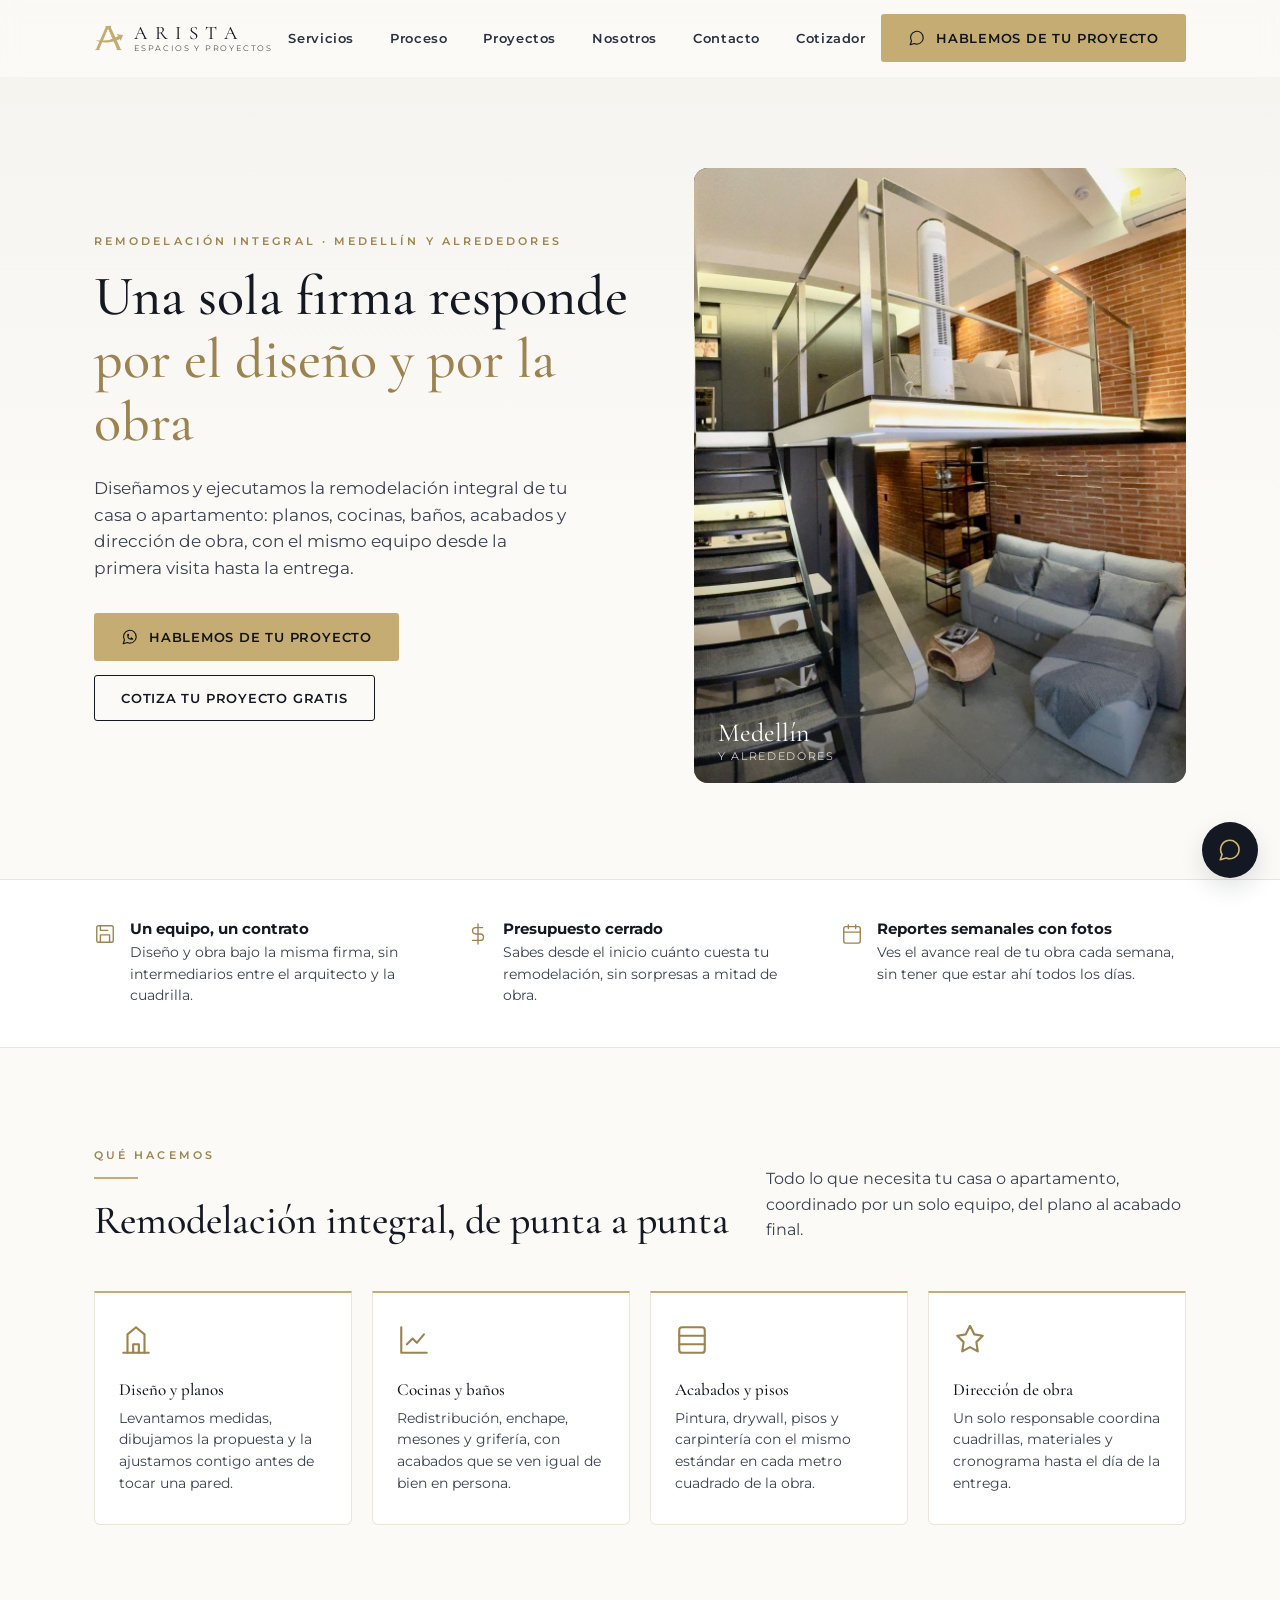
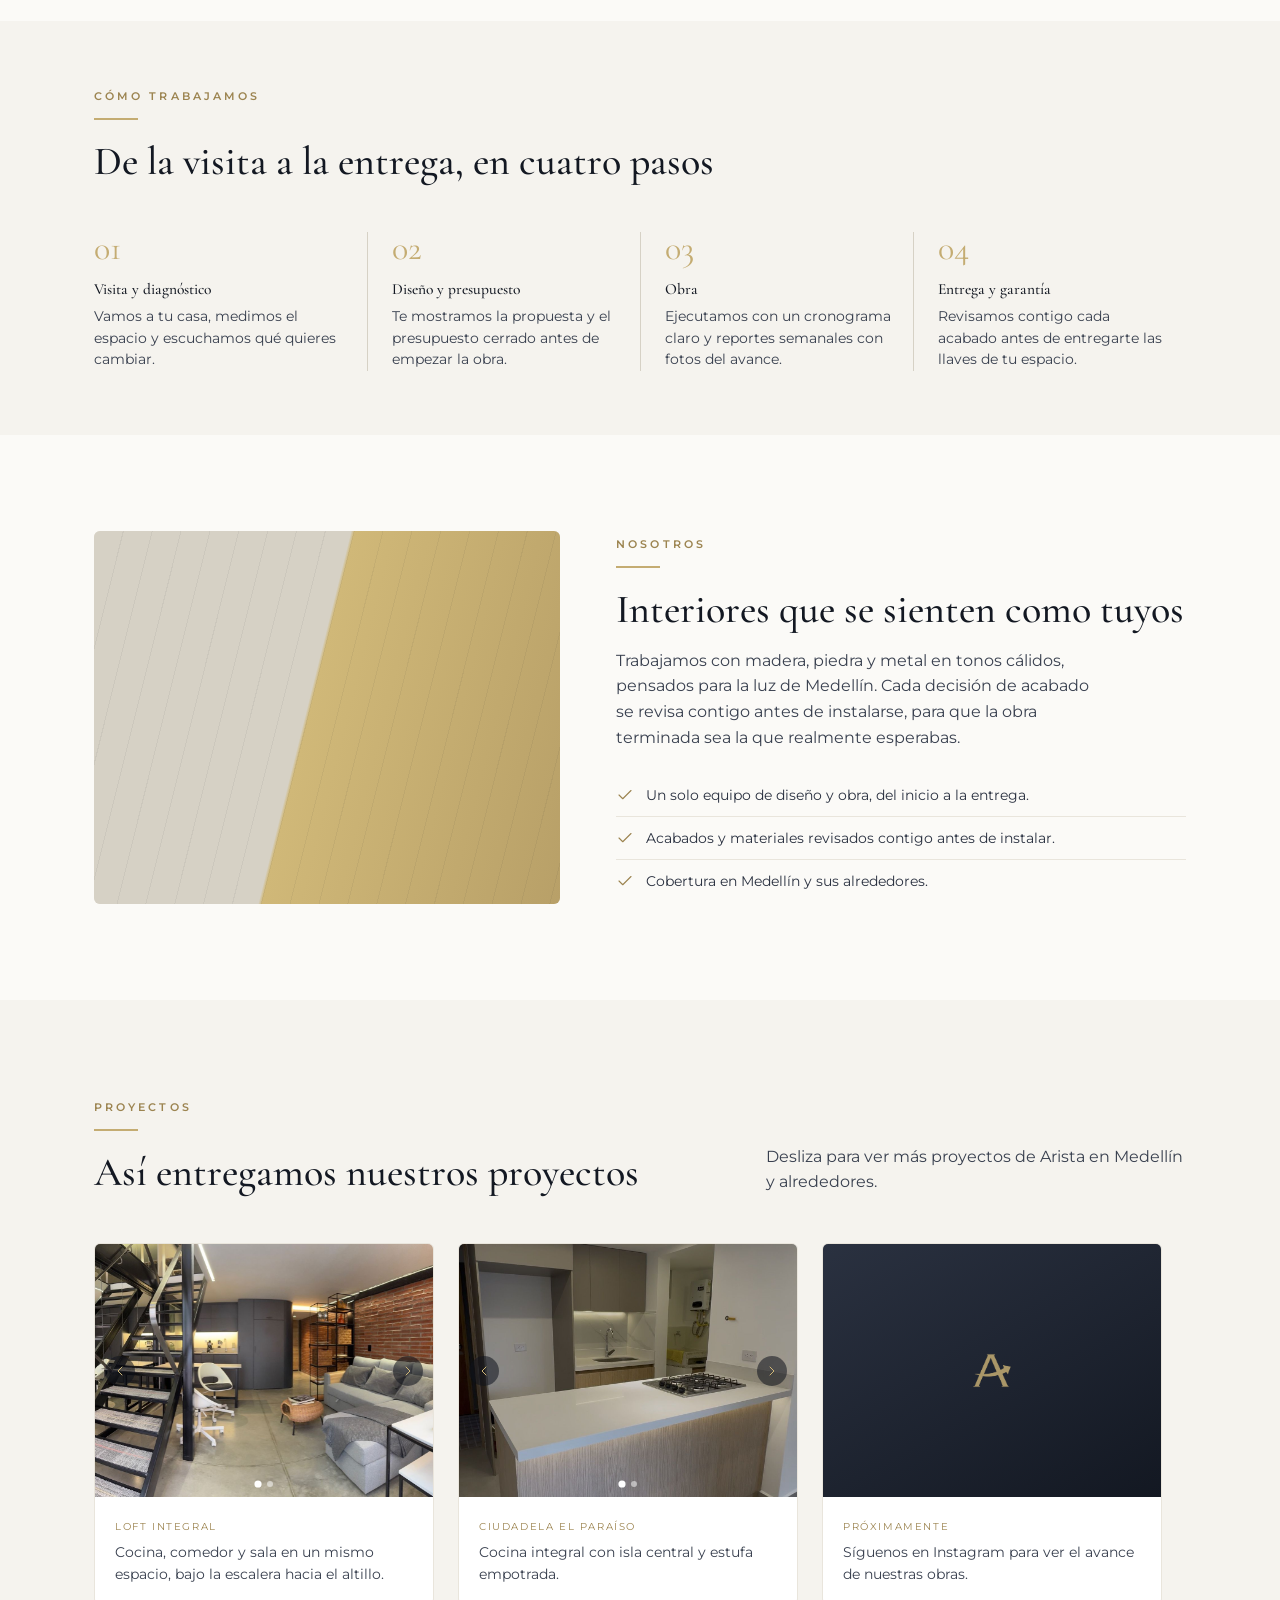
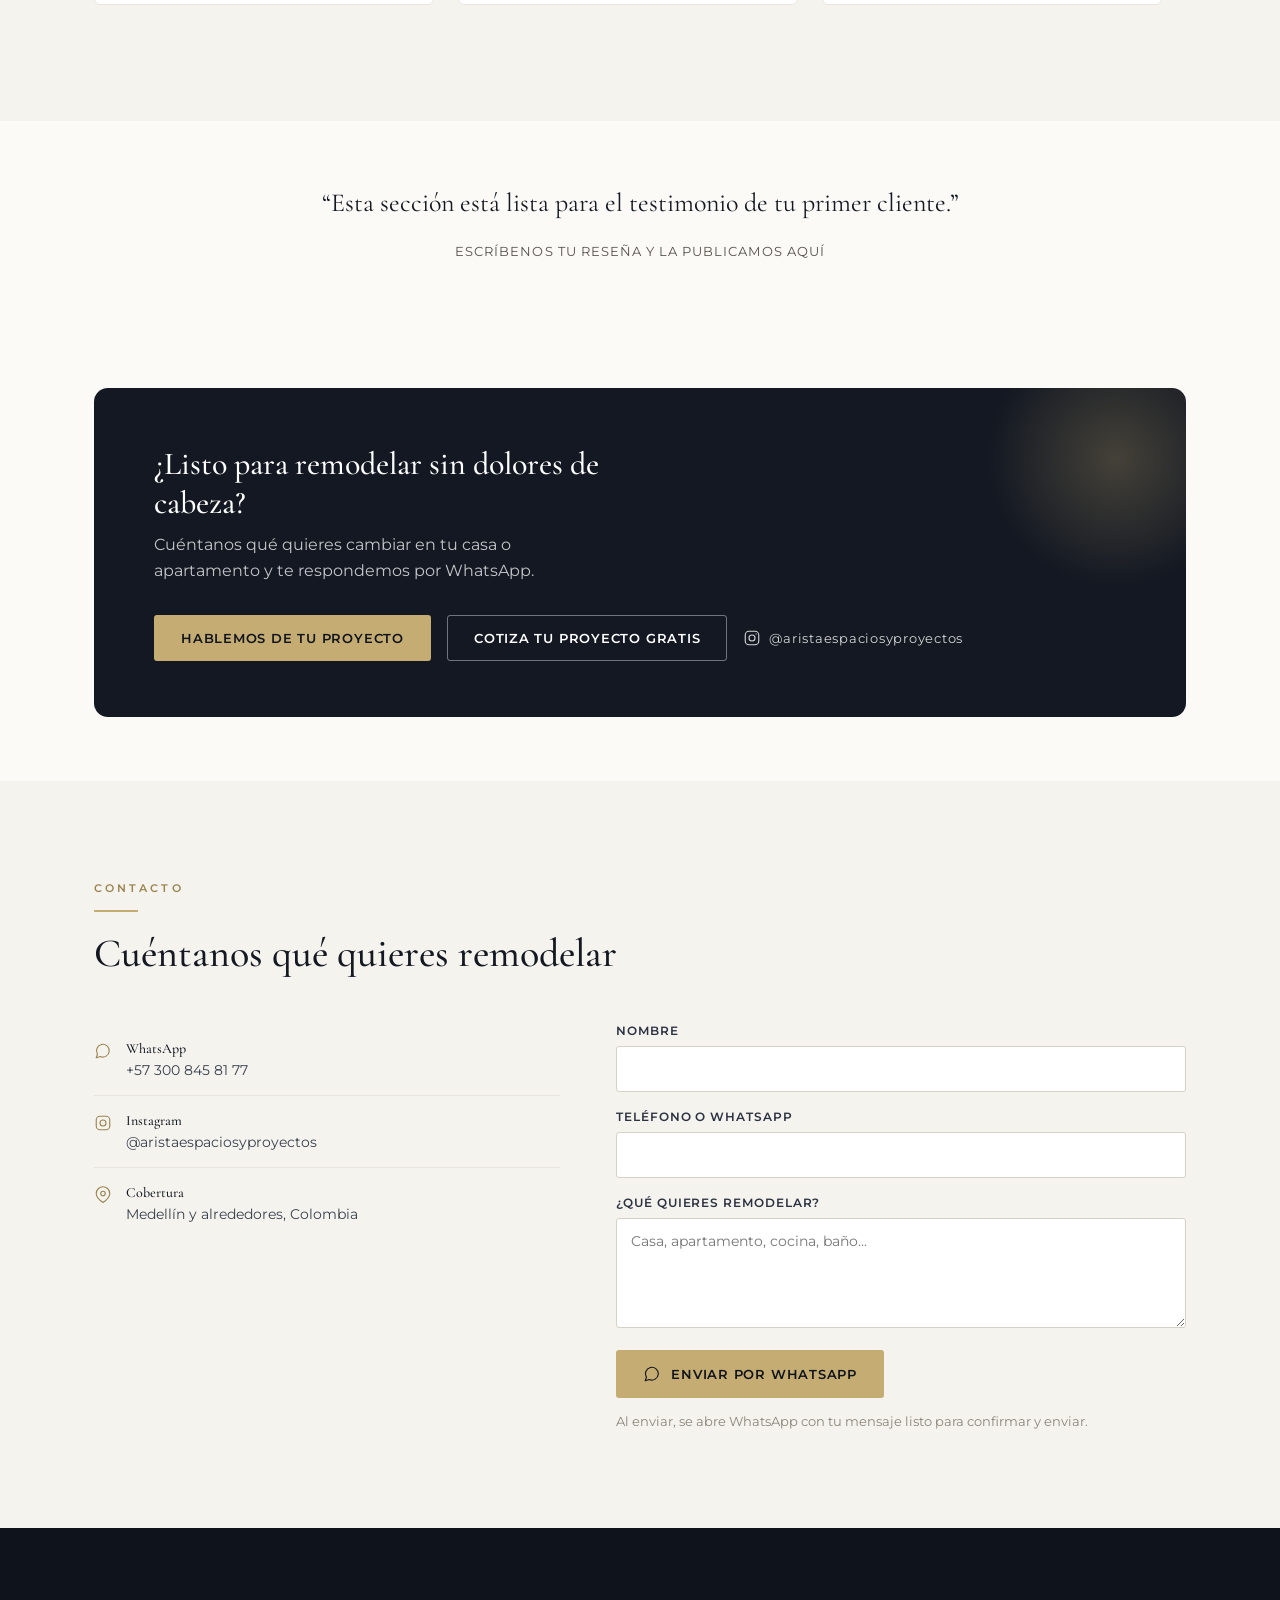
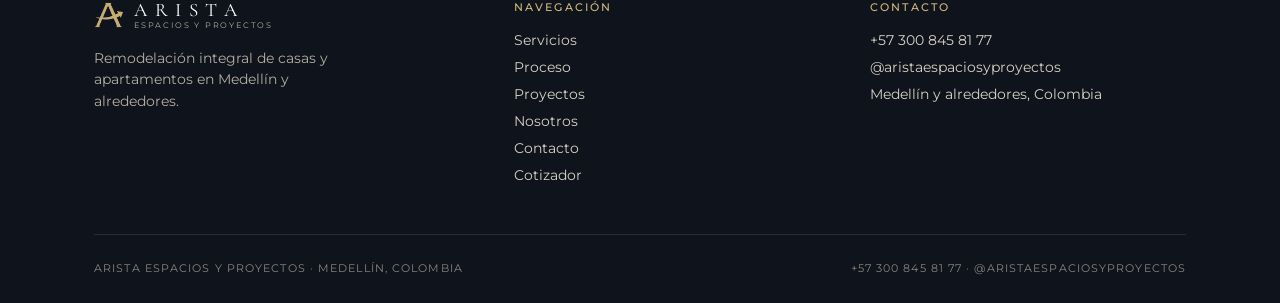
==== commit 3dd2d8bd: "Convierte Proyectos en un carrusel horizontal por proyecto Cada tarjeta de proyecto ahora es un mini" ====
--- a/index.html
+++ b/index.html
@@ -221,32 +221,10 @@
           <div class="gold-rule"></div>
           <h2 class="section-heading">Así entregamos nuestros proyectos</h2>
         </div>
-        <p>Un loft remodelado por Arista en Medellín. Muy pronto vas a poder ver más proyectos completos en esta sección.</p>
-      </div>
-
-      <div class="project-grid">
-        <div class="project-card reveal">
-          <div class="media"><img class="photo" src="assets/proyecto-loft-cocina.jpg" alt="Cocina integral y sala de un loft remodelado por Arista, con escalera hacia el altillo"></div>
-          <div class="body">
-            <span>Loft integral</span>
-            <p>Cocina, comedor y sala en un mismo espacio, bajo la escalera hacia el altillo.</p>
-          </div>
-        </div>
-        <div class="project-card reveal">
-          <div class="media"><img class="photo" src="assets/proyecto-loft-escalera.jpg" alt="Vista del altillo hacia la escalera y los ventanales de un loft remodelado por Arista"></div>
-          <div class="body">
-            <span>Loft integral</span>
-            <p>Vista del altillo hacia la sala, con ventanales sobre la ciudad.</p>
-          </div>
-        </div>
-        <div class="project-card reveal">
-          <div class="media"><img src="assets/logo-arista.png" alt=""></div>
-          <div class="body">
-            <span>Próximamente</span>
-            <p>Síguenos en Instagram para ver el avance de nuestras obras.</p>
-          </div>
-        </div>
-      </div>
+        <p>Desliza para ver más proyectos de Arista en Medellín y alrededores.</p>
+      </div>
+
+      <div class="project-grid" id="projectGrid"></div>
     </div>
   </section>
 
--- a/css/styles.css
+++ b/css/styles.css
@@ -533,13 +533,27 @@
 
 /* ---------- Proyectos ---------- */
 
+/* Fila horizontal con scroll propio, para seguir acumulando proyectos
+   sin tener que rediseñar la cuadrícula. */
 .project-grid {
-  display: grid;
-  grid-template-columns: repeat(3, 1fr);
+  display: flex;
   gap: 24px;
-}
+  overflow-x: auto;
+  padding-bottom: 20px;
+  scroll-snap-type: x proximity;
+  -webkit-overflow-scrolling: touch;
+  scrollbar-width: thin;
+  scrollbar-color: var(--gold-500) var(--bone-200);
+}
+
+.project-grid::-webkit-scrollbar { height: 8px; }
+.project-grid::-webkit-scrollbar-track { background: var(--bone-200); border-radius: 4px; }
+.project-grid::-webkit-scrollbar-thumb { background: var(--gold-500); border-radius: 4px; }
+.project-grid::-webkit-scrollbar-thumb:hover { background: var(--gold-600); }
 
 .project-card {
+  flex: 0 0 min(340px, 82vw);
+  scroll-snap-align: start;
   border-radius: var(--radius-card);
   overflow: hidden;
   background: #fff;
@@ -557,6 +571,7 @@
   display: flex;
   align-items: center;
   justify-content: center;
+  overflow: hidden;
 }
 
 .project-card .media img { width: 40px; opacity: 0.85; }
@@ -570,6 +585,50 @@
 }
 
 .project-card:hover .media img.photo { transform: scale(1.03); }
+
+/* Flechas y puntos del carrusel de cada tarjeta */
+.media-nav {
+  position: absolute;
+  top: 50%;
+  transform: translateY(-50%);
+  width: 30px;
+  height: 30px;
+  border-radius: 50%;
+  border: none;
+  background: rgba(15, 19, 28, 0.55);
+  color: var(--gold-400);
+  display: flex;
+  align-items: center;
+  justify-content: center;
+  cursor: pointer;
+  transition: background var(--dur-state) var(--ease-standard);
+}
+
+.media-nav:hover { background: rgba(15, 19, 28, 0.8); }
+.media-nav.prev { left: 10px; }
+.media-nav.next { right: 10px; }
+.media-nav .icon { width: 16px; height: 16px; }
+
+.media-dots {
+  position: absolute;
+  bottom: 10px;
+  left: 0;
+  right: 0;
+  display: flex;
+  justify-content: center;
+  gap: 6px;
+}
+
+.media-dots .dot {
+  width: 6px;
+  height: 6px;
+  border-radius: 50%;
+  background: rgba(255, 255, 255, 0.5);
+  transition: background var(--dur-state) var(--ease-standard),
+              transform var(--dur-state) var(--ease-standard);
+}
+
+.media-dots .dot.is-active { background: #fff; transform: scale(1.2); }
 
 .project-card .body { padding: 18px 20px; }
 
@@ -860,7 +919,6 @@
   .service-grid { grid-template-columns: repeat(2, 1fr); }
   .process-grid { grid-template-columns: repeat(2, 1fr); row-gap: 32px; }
   .process-step:nth-child(3) { border-left: none; padding-left: 0; }
-  .project-grid { grid-template-columns: repeat(2, 1fr); }
   .trust-strip .container { grid-template-columns: 1fr; }
   .footer-top { grid-template-columns: 1fr; gap: 32px; }
 }
@@ -888,7 +946,6 @@
   .process-grid { grid-template-columns: 1fr; }
   .process-step { border-left: none; padding-left: 0; padding-top: 24px; border-top: 1px solid var(--bone-300); }
   .process-step:first-child { border-top: none; padding-top: 0; }
-  .project-grid { grid-template-columns: 1fr; }
   .cta-banner { padding: 40px 28px; }
   .section { padding: 64px 0; }
 }
